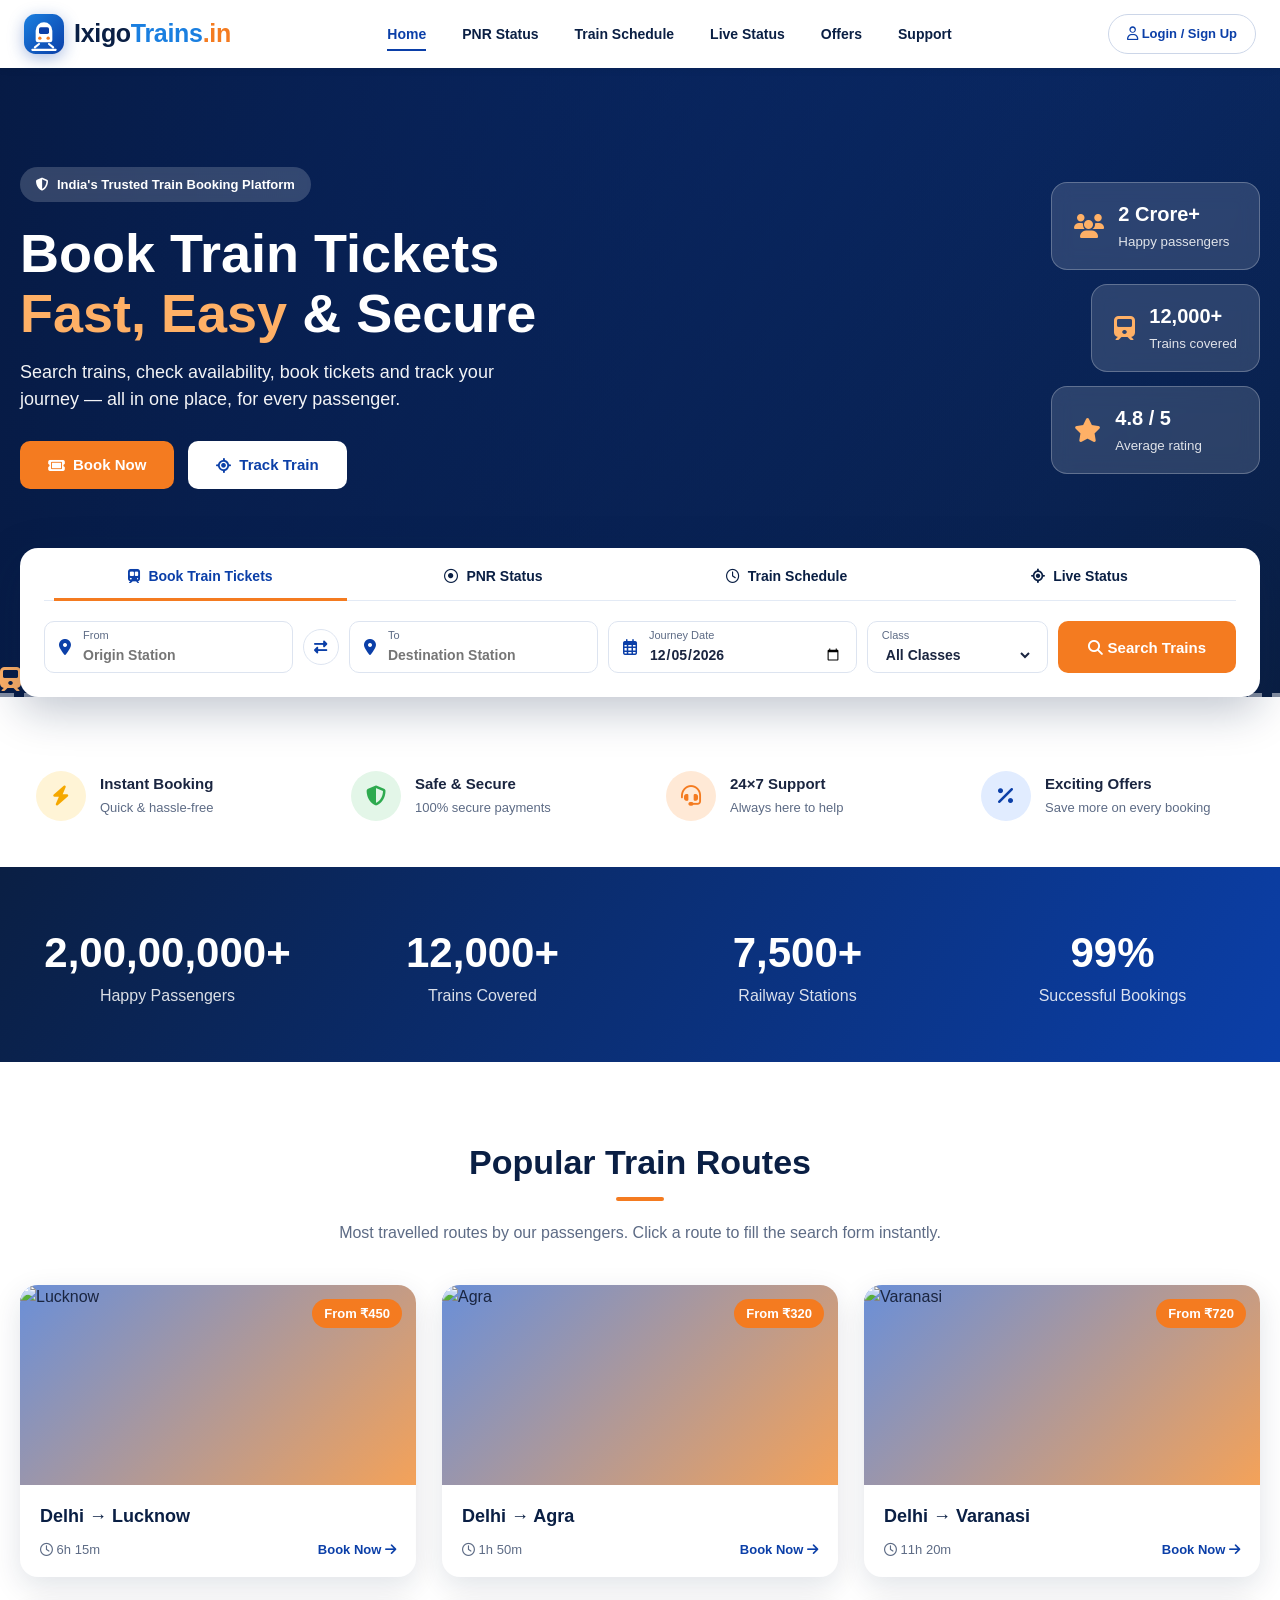
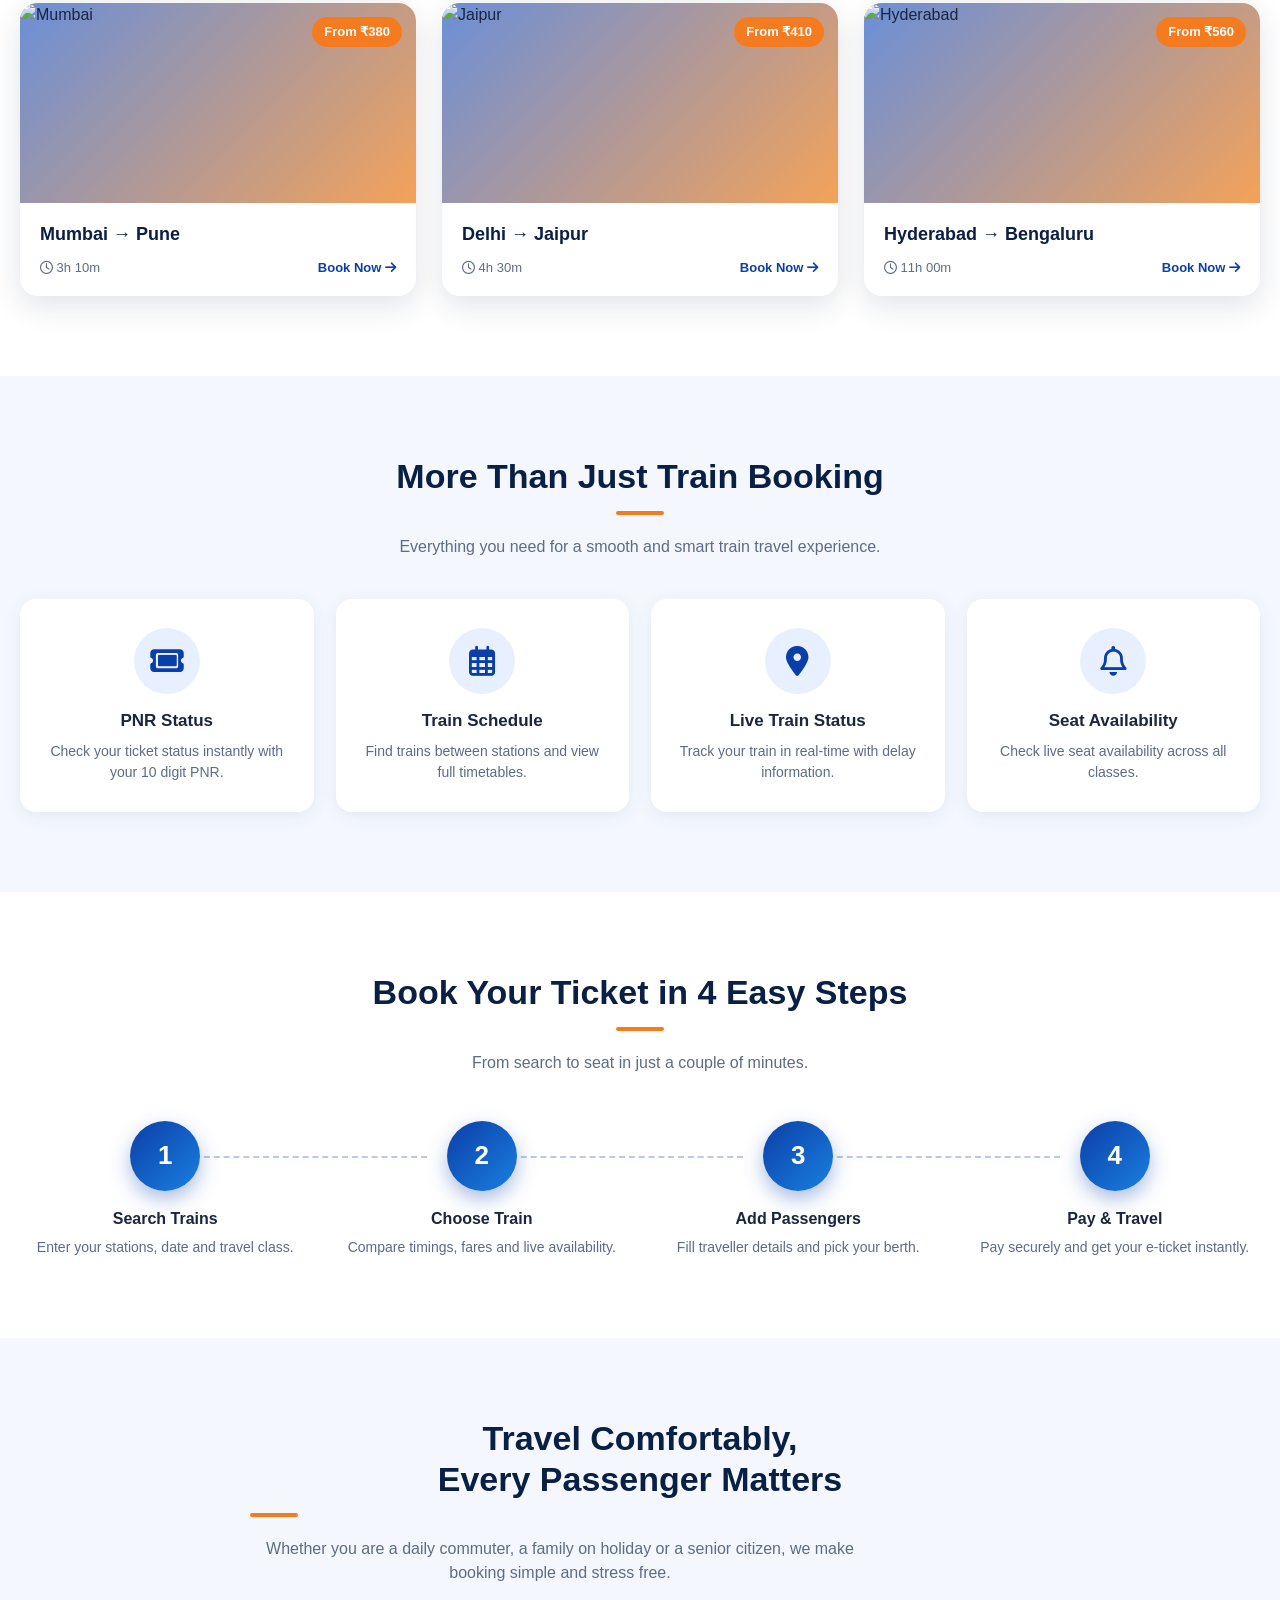
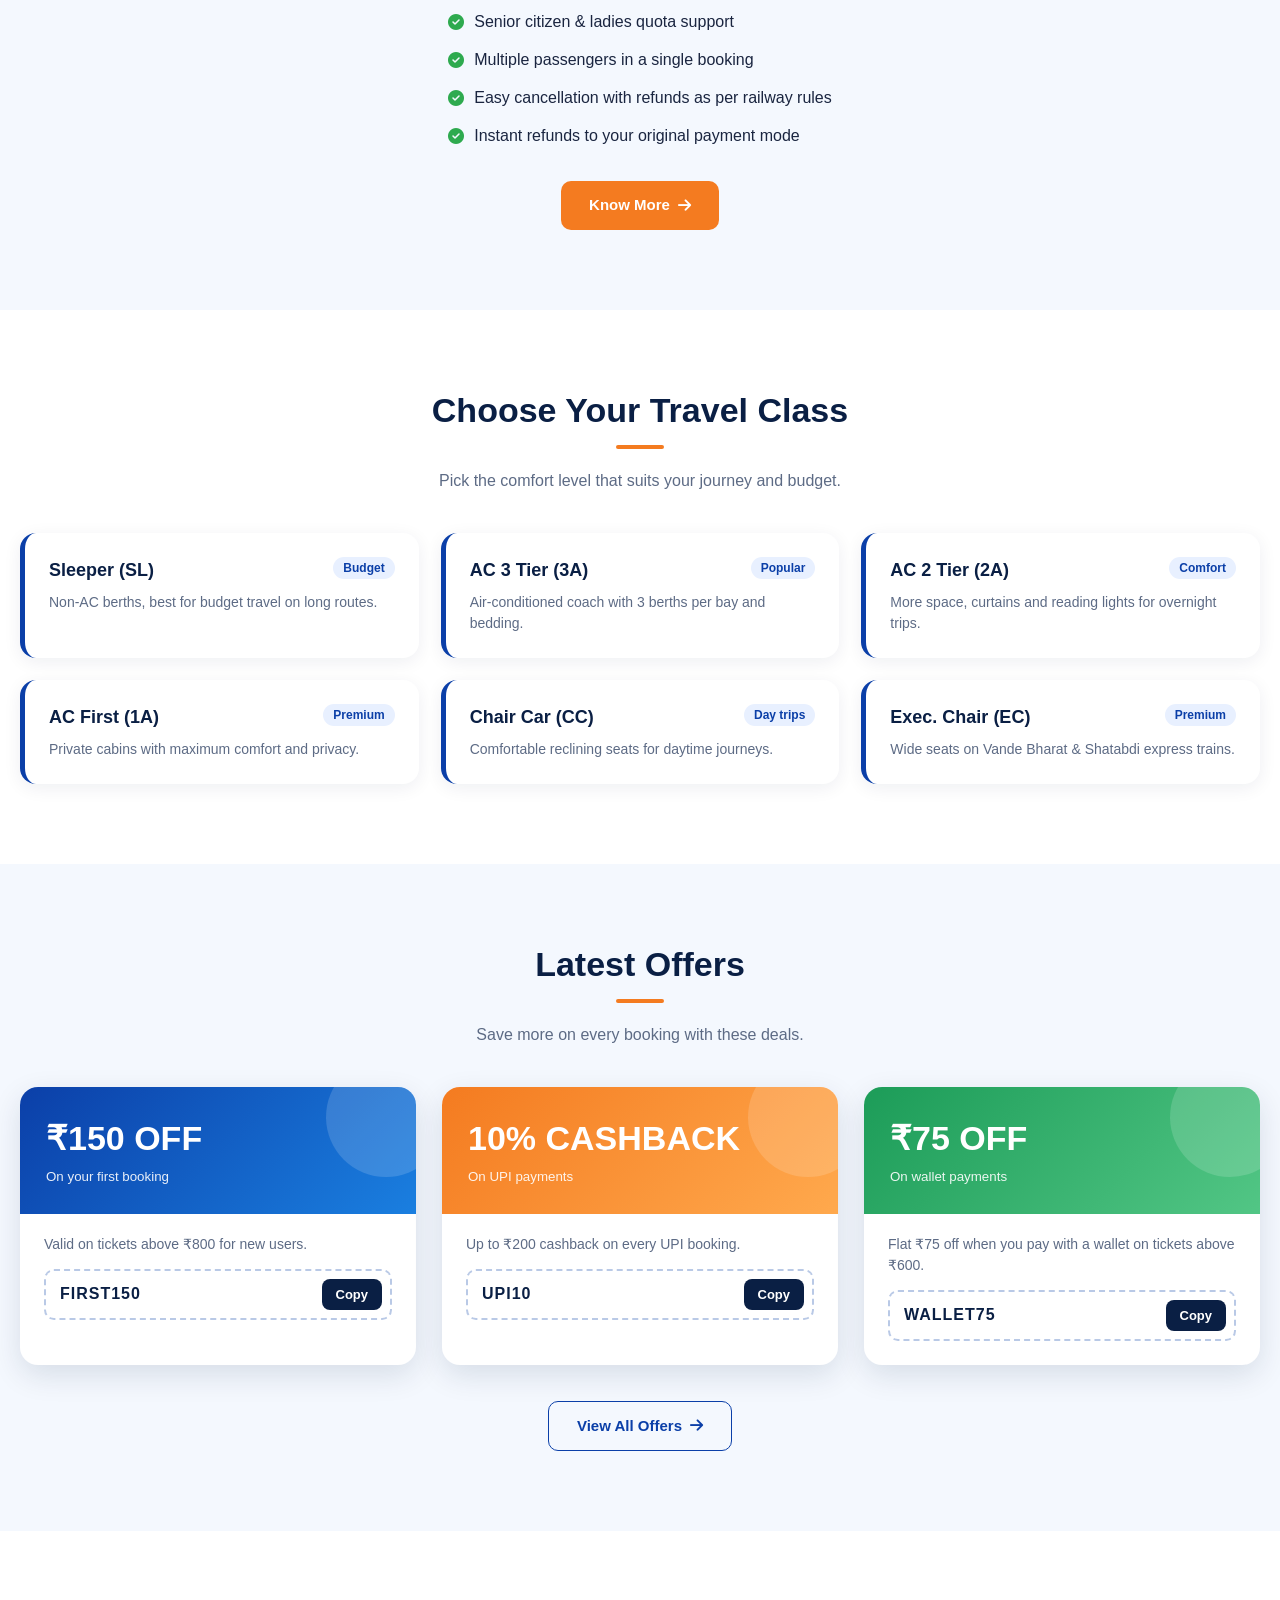
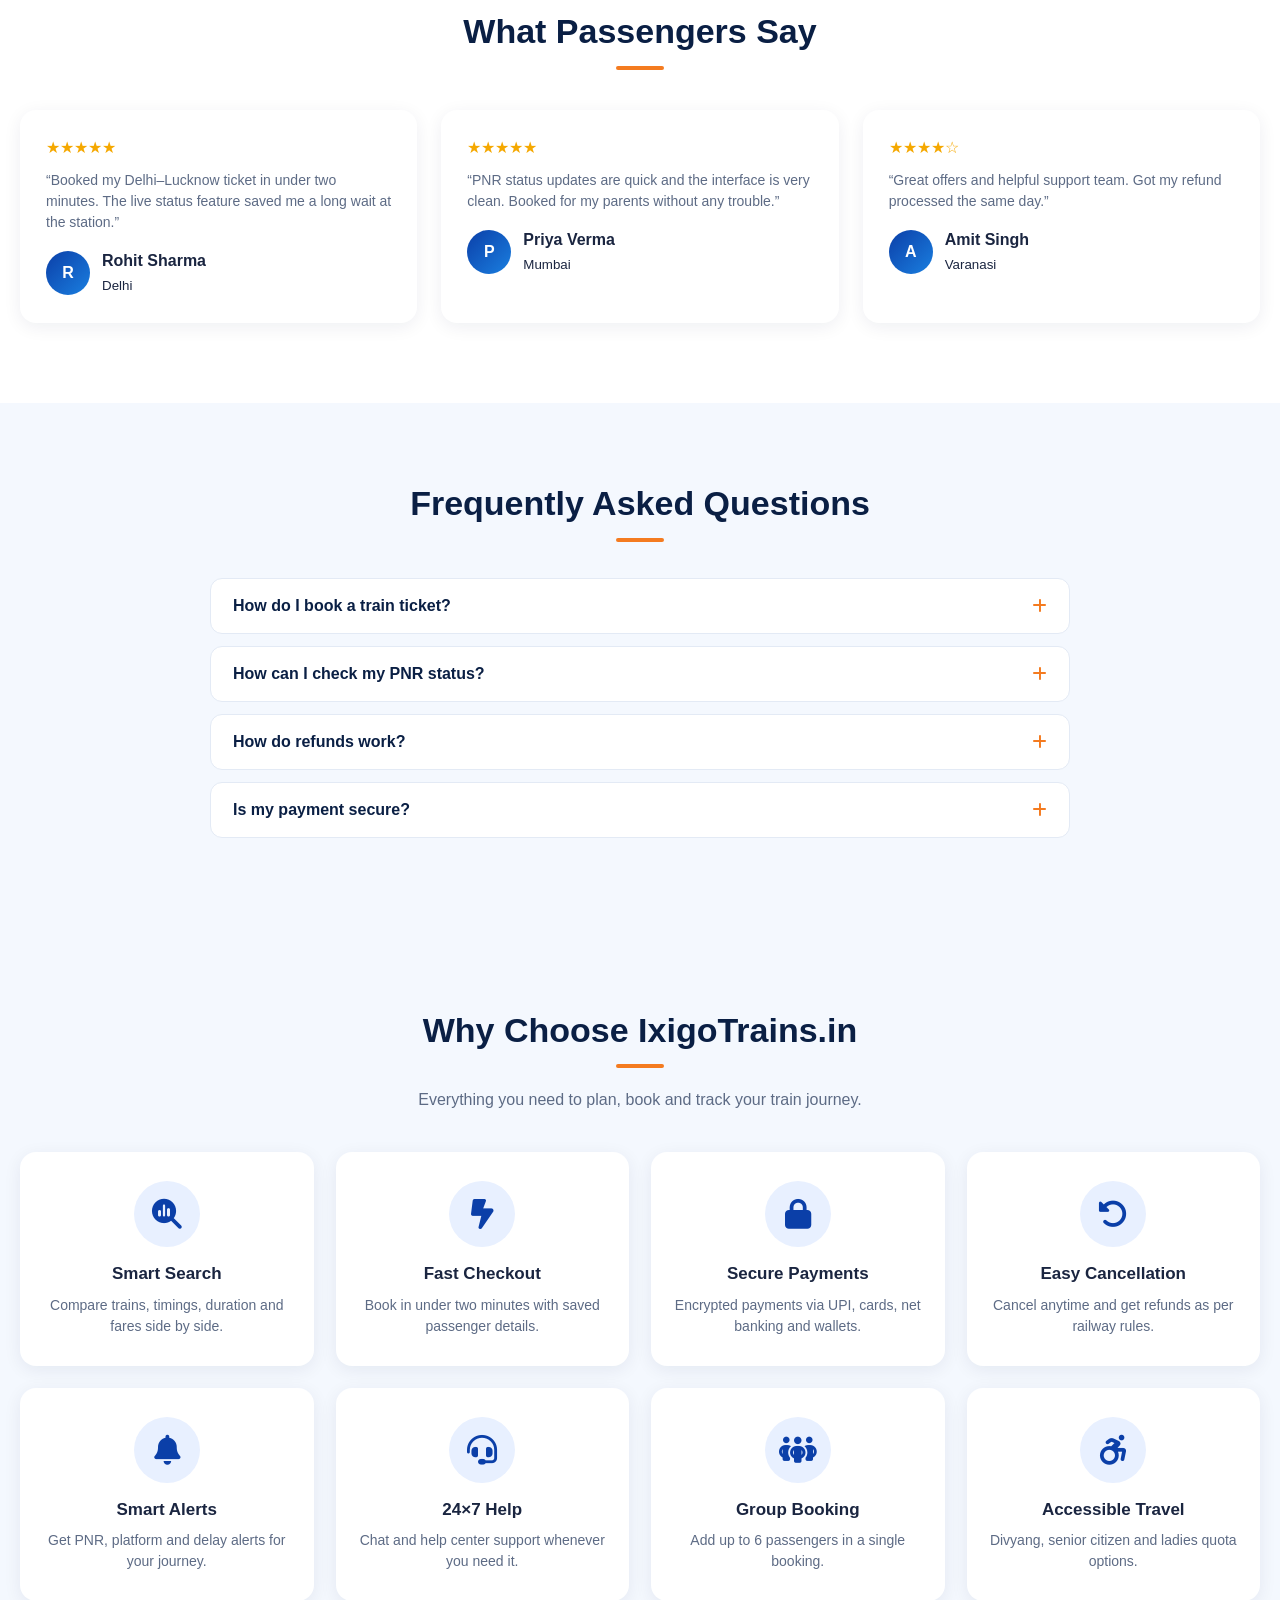
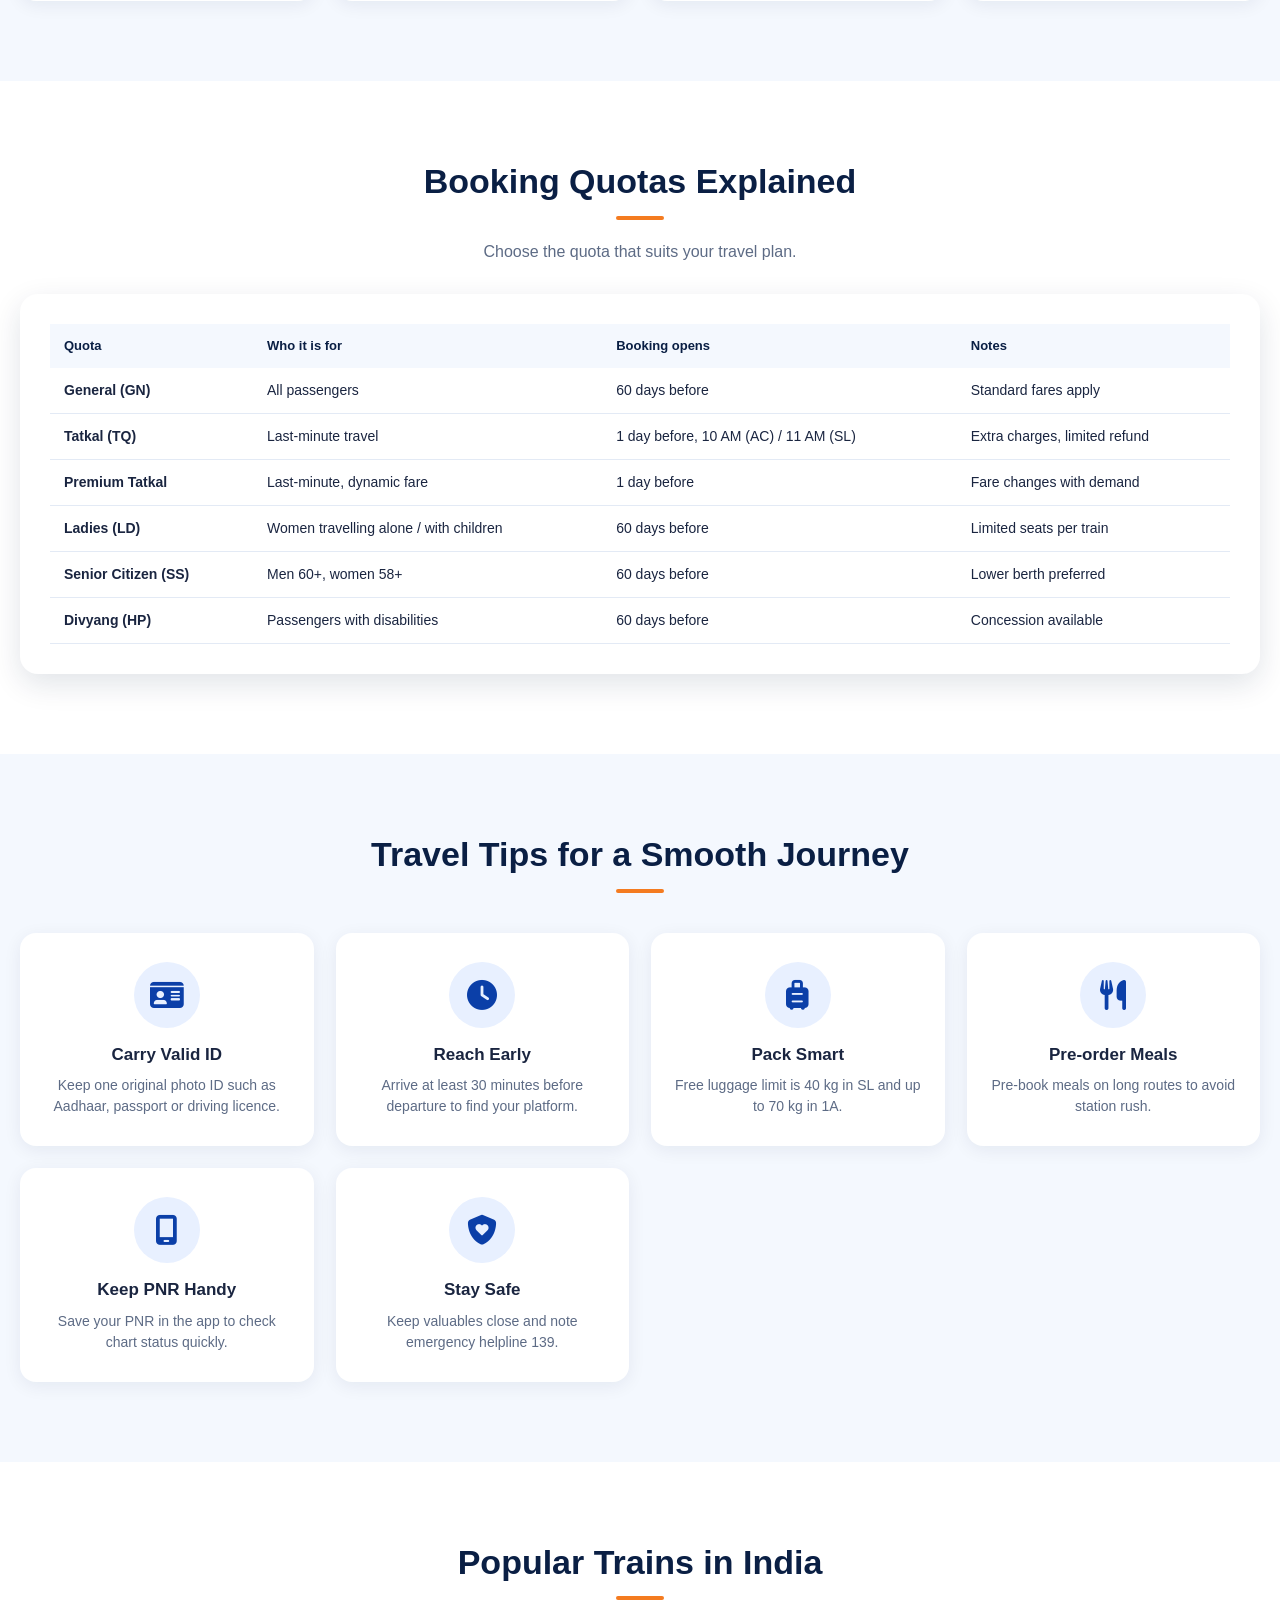
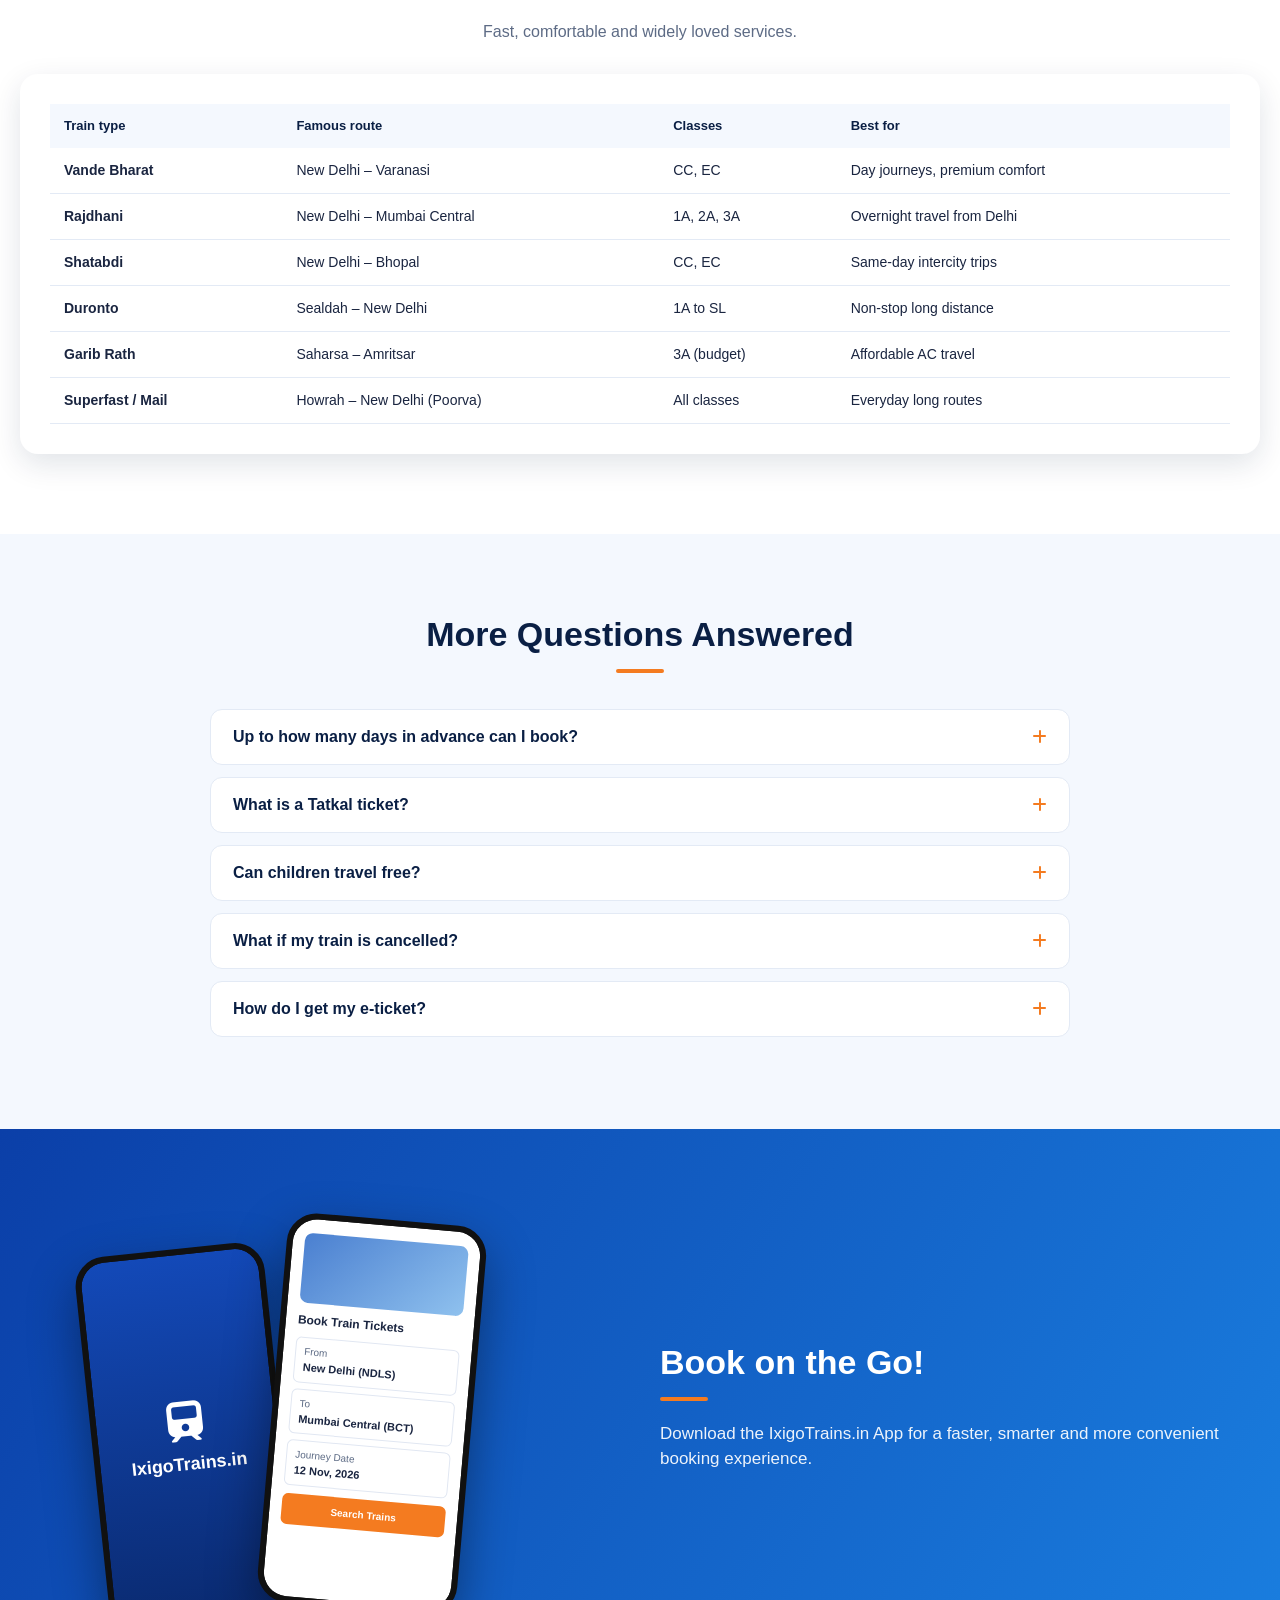
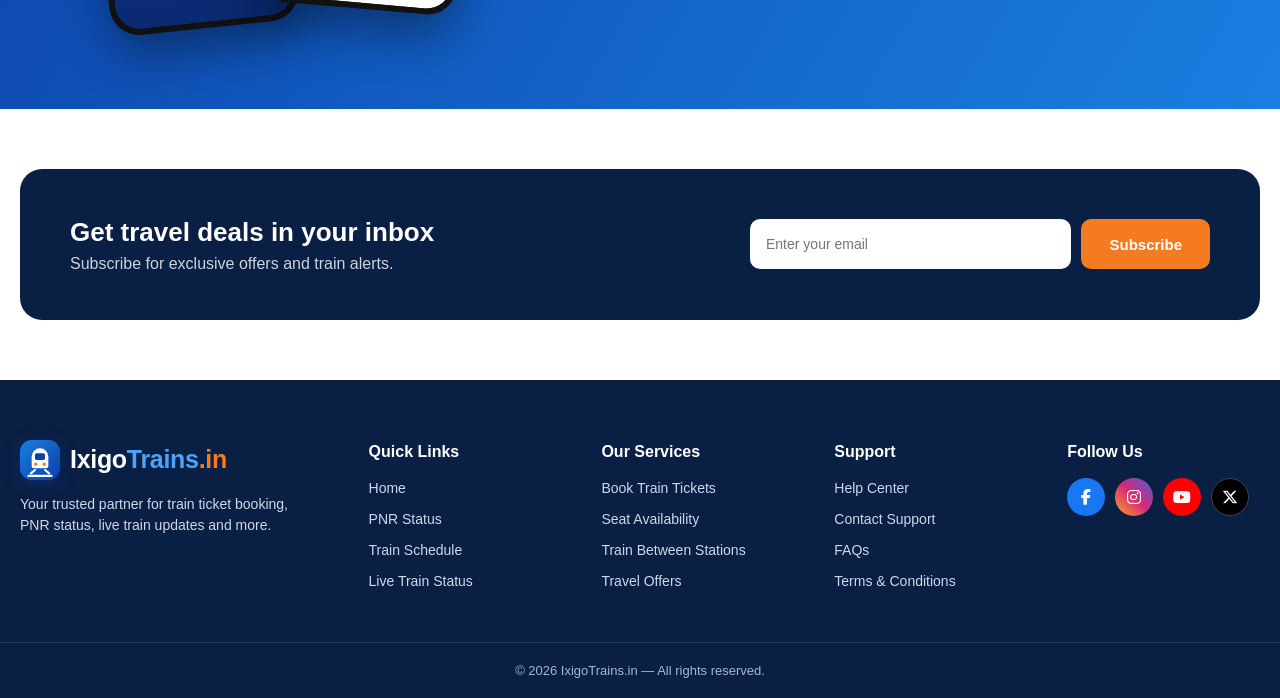
==== index.html @ 74e7065f "first commit" ====
<!DOCTYPE html>
<html lang="en">
<head>
<meta charset="UTF-8">
<meta name="viewport" content="width=device-width, initial-scale=1">
<title>IxigoTrains.in – Book Train Tickets Fast, Easy & Secure</title>
<link rel="stylesheet" href="https://cdnjs.cloudflare.com/ajax/libs/font-awesome/6.5.1/css/all.min.css">
<link rel="stylesheet" href="style.css">
</head>
<body>
<div id="site-header"></div>

<section class="hero" style="padding-bottom:0">
  <div class="container">
    <div class="hero-inner">
      <div class="reveal left">
        <span class="badge"><i class="fa-solid fa-shield-halved"></i> India's Trusted Train Booking Platform</span>
        <h1>Book Train Tickets<br><span>Fast, Easy</span> &amp; Secure</h1>
        <p>Search trains, check availability, book tickets and track your journey — all in one place, for every passenger.</p>
        <div class="hero-actions">
          <a href="#book" class="btn"><i class="fa-solid fa-ticket"></i> Book Now</a>
          <a href="live.html" class="btn white"><i class="fa-solid fa-location-crosshairs"></i> Track Train</a>
        </div>
      </div>
      <div class="hero-stats">
        <div class="glass"><i class="fa-solid fa-users"></i><div><b>2 Crore+</b><small>Happy passengers</small></div></div>
        <div class="glass"><i class="fa-solid fa-train"></i><div><b>12,000+</b><small>Trains covered</small></div></div>
        <div class="glass"><i class="fa-solid fa-star"></i><div><b>4.8 / 5</b><small>Average rating</small></div></div>
      </div>
    </div>

    <div class="search-card reveal zoom" id="book">
      <div class="tabs">
        <button class="tab active"><i class="fa-solid fa-train-subway"></i> Book Train Tickets</button>
        <button class="tab" data-href="pnr.html"><i class="fa-regular fa-circle-dot"></i> PNR Status</button>
        <button class="tab" data-href="schedule.html"><i class="fa-regular fa-clock"></i> Train Schedule</button>
        <button class="tab" data-href="live.html"><i class="fa-solid fa-location-crosshairs"></i> Live Status</button>
      </div>
      <form class="search-row" id="bookForm">
        <div class="field"><i class="fa-solid fa-location-dot"></i><div><label>From</label><input id="from" placeholder="Origin Station" list="stations"></div></div>
        <button type="button" class="swap" id="swap" aria-label="Swap"><i class="fa-solid fa-right-left"></i></button>
        <div class="field"><i class="fa-solid fa-location-dot"></i><div><label>To</label><input id="to" placeholder="Destination Station" list="stations"></div></div>
        <div class="field"><i class="fa-regular fa-calendar-days"></i><div><label>Journey Date</label><input id="date" type="date"></div></div>
        <div class="field small"><div><label>Class</label>
          <select id="cls"><option>All Classes</option><option>SL</option><option>3A</option><option>2A</option><option>1A</option><option>CC</option></select></div></div>
        <button class="search-btn" type="submit"><i class="fa-solid fa-magnifying-glass"></i> Search Trains</button>
      </form>
    </div>
  </div>
  <div class="rail"><i class="fa-solid fa-train"></i></div>
</section>

<section class="features">
  <div class="container feat-grid">
    <div class="feat reveal"><span class="ico yellow"><i class="fa-solid fa-bolt"></i></span><div><b>Instant Booking</b><small>Quick &amp; hassle-free</small></div></div>
    <div class="feat reveal d1"><span class="ico green"><i class="fa-solid fa-shield-halved"></i></span><div><b>Safe &amp; Secure</b><small>100% secure payments</small></div></div>
    <div class="feat reveal d2"><span class="ico orange"><i class="fa-solid fa-headset"></i></span><div><b>24×7 Support</b><small>Always here to help</small></div></div>
    <div class="feat reveal d3"><span class="ico bluei"><i class="fa-solid fa-percent"></i></span><div><b>Exciting Offers</b><small>Save more on every booking</small></div></div>
  </div>
</section>

<section class="stats">
  <div class="container stat-grid">
    <div class="stat"><b data-count="20000000" data-suffix="+">0</b><span>Happy Passengers</span></div>
    <div class="stat"><b data-count="12000" data-suffix="+">0</b><span>Trains Covered</span></div>
    <div class="stat"><b data-count="7500" data-suffix="+">0</b><span>Railway Stations</span></div>
    <div class="stat"><b data-count="99" data-suffix="%">0</b><span>Successful Bookings</span></div>
  </div>
</section>

<section>
  <div class="container">
    <div class="center reveal">
      <h2 class="title">Popular Train Routes</h2><span class="underline"></span>
      <p class="sub">Most travelled routes by our passengers. Click a route to fill the search form instantly.</p>
    </div>
    <div class="route-grid">
      <article class="route reveal d1" data-from="New Delhi (NDLS)" data-to="Lucknow (LKO)">
        <div class="img"><img src="https://commons.wikimedia.org/wiki/Special:FilePath/Bara_Imambara_Lucknow.jpg?width=600" alt="Lucknow" loading="lazy"></div><span class="price">From ₹450</span>
        <div class="info"><h4>Delhi → Lucknow</h4><div class="meta"><span><i class="fa-regular fa-clock"></i> 6h 15m</span><span class="go">Book Now <i class="fa-solid fa-arrow-right"></i></span></div></div>
      </article>
      <article class="route reveal d2" data-from="New Delhi (NDLS)" data-to="Agra Cantt (AGC)">
        <div class="img"><img src="https://commons.wikimedia.org/wiki/Special:FilePath/Taj_Mahal_(Edited).jpeg?width=600" alt="Agra" loading="lazy"></div><span class="price">From ₹320</span>
        <div class="info"><h4>Delhi → Agra</h4><div class="meta"><span><i class="fa-regular fa-clock"></i> 1h 50m</span><span class="go">Book Now <i class="fa-solid fa-arrow-right"></i></span></div></div>
      </article>
      <article class="route reveal d3" data-from="New Delhi (NDLS)" data-to="Varanasi (BSB)">
        <div class="img"><img src="https://commons.wikimedia.org/wiki/Special:FilePath/Varanasi_Ghats.jpg?width=600" alt="Varanasi" loading="lazy"></div><span class="price">From ₹720</span>
        <div class="info"><h4>Delhi → Varanasi</h4><div class="meta"><span><i class="fa-regular fa-clock"></i> 11h 20m</span><span class="go">Book Now <i class="fa-solid fa-arrow-right"></i></span></div></div>
      </article>
      <article class="route reveal d1" data-from="Mumbai Central (BCT)" data-to="Pune (PUNE)">
        <div class="img"><img src="https://commons.wikimedia.org/wiki/Special:FilePath/Marine_Drive_Mumbai.jpg?width=600" alt="Mumbai" loading="lazy"></div><span class="price">From ₹380</span>
        <div class="info"><h4>Mumbai → Pune</h4><div class="meta"><span><i class="fa-regular fa-clock"></i> 3h 10m</span><span class="go">Book Now <i class="fa-solid fa-arrow-right"></i></span></div></div>
      </article>
      <article class="route reveal d2" data-from="New Delhi (NDLS)" data-to="Jaipur (JP)">
        <div class="img"><img src="https://commons.wikimedia.org/wiki/Special:FilePath/Hawa_Mahal_(The_Palace_of_Winds)_in_Jaipur,_20191218_1201_9174.jpg?width=600" alt="Jaipur" loading="lazy"></div><span class="price">From ₹410</span>
        <div class="info"><h4>Delhi → Jaipur</h4><div class="meta"><span><i class="fa-regular fa-clock"></i> 4h 30m</span><span class="go">Book Now <i class="fa-solid fa-arrow-right"></i></span></div></div>
      </article>
      <article class="route reveal d3" data-from="Hyderabad (HYB)" data-to="Bengaluru (SBC)">
        <div class="img"><img src="https://commons.wikimedia.org/wiki/Special:FilePath/Charminar_Hyderabad_1.jpg?width=600" alt="Hyderabad" loading="lazy"></div><span class="price">From ₹560</span>
        <div class="info"><h4>Hyderabad → Bengaluru</h4><div class="meta"><span><i class="fa-regular fa-clock"></i> 11h 00m</span><span class="go">Book Now <i class="fa-solid fa-arrow-right"></i></span></div></div>
      </article>
    </div>
  </div>
</section>

<section class="bg-soft">
  <div class="container">
    <div class="center reveal">
      <h2 class="title">More Than Just Train Booking</h2><span class="underline"></span>
      <p class="sub">Everything you need for a smooth and smart train travel experience.</p>
    </div>
    <div class="svc-grid">
      <a href="pnr.html" class="card reveal d1"><i class="fa-solid fa-ticket big"></i><h4>PNR Status</h4><p>Check your ticket status instantly with your 10 digit PNR.</p></a>
      <a href="schedule.html" class="card reveal d2"><i class="fa-regular fa-calendar-days big"></i><h4>Train Schedule</h4><p>Find trains between stations and view full timetables.</p></a>
      <a href="live.html" class="card reveal d3"><i class="fa-solid fa-location-dot big"></i><h4>Live Train Status</h4><p>Track your train in real-time with delay information.</p></a>
      <a href="schedule.html" class="card reveal d4"><i class="fa-regular fa-bell big"></i><h4>Seat Availability</h4><p>Check live seat availability across all classes.</p></a>
    </div>
  </div>
</section>

<section>
  <div class="container">
    <div class="center reveal">
      <h2 class="title">Book Your Ticket in 4 Easy Steps</h2><span class="underline"></span>
      <p class="sub">From search to seat in just a couple of minutes.</p>
    </div>
    <div class="steps">
      <div class="step reveal d1"><div class="num">1</div><h4>Search Trains</h4><p>Enter your stations, date and travel class.</p></div>
      <div class="step reveal d2"><div class="num">2</div><h4>Choose Train</h4><p>Compare timings, fares and live availability.</p></div>
      <div class="step reveal d3"><div class="num">3</div><h4>Add Passengers</h4><p>Fill traveller details and pick your berth.</p></div>
      <div class="step reveal d4"><div class="num">4</div><h4>Pay &amp; Travel</h4><p>Pay securely and get your e-ticket instantly.</p></div>
    </div>
  </div>
</section>

<section class="bg-soft">
  <div class="container split" style="grid-template-columns:1fr;max-width:820px;text-align:center">
    <div class="reveal">
      <h2 class="title">Travel Comfortably,<br>Every Passenger Matters</h2><span class="underline"></span>
      <p class="sub">Whether you are a daily commuter, a family on holiday or a senior citizen, we make booking simple and stress free.</p>
      <ul class="checks">
        <li><i class="fa-solid fa-circle-check"></i> Senior citizen &amp; ladies quota support</li>
        <li><i class="fa-solid fa-circle-check"></i> Multiple passengers in a single booking</li>
        <li><i class="fa-solid fa-circle-check"></i> Easy cancellation with refunds as per railway rules</li>
        <li><i class="fa-solid fa-circle-check"></i> Instant refunds to your original payment mode</li>
      </ul>
      <a href="support.html" class="btn">Know More <i class="fa-solid fa-arrow-right"></i></a>
    </div>
  </div>
</section>

<section>
  <div class="container">
    <div class="center reveal">
      <h2 class="title">Choose Your Travel Class</h2><span class="underline"></span>
      <p class="sub">Pick the comfort level that suits your journey and budget.</p>
    </div>
    <div class="cls-grid">
      <div class="cls reveal d1"><b>Sleeper (SL)</b><span>Budget</span><p>Non-AC berths, best for budget travel on long routes.</p></div>
      <div class="cls reveal d2"><b>AC 3 Tier (3A)</b><span>Popular</span><p>Air-conditioned coach with 3 berths per bay and bedding.</p></div>
      <div class="cls reveal d3"><b>AC 2 Tier (2A)</b><span>Comfort</span><p>More space, curtains and reading lights for overnight trips.</p></div>
      <div class="cls reveal d1"><b>AC First (1A)</b><span>Premium</span><p>Private cabins with maximum comfort and privacy.</p></div>
      <div class="cls reveal d2"><b>Chair Car (CC)</b><span>Day trips</span><p>Comfortable reclining seats for daytime journeys.</p></div>
      <div class="cls reveal d3"><b>Exec. Chair (EC)</b><span>Premium</span><p>Wide seats on Vande Bharat &amp; Shatabdi express trains.</p></div>
    </div>
  </div>
</section>

<section class="bg-soft">
  <div class="container">
    <div class="center reveal">
      <h2 class="title">Latest Offers</h2><span class="underline"></span>
      <p class="sub">Save more on every booking with these deals.</p>
    </div>
    <div class="offer-grid">
      <div class="offer reveal d1"><div class="top"><h3>₹150 OFF</h3><small>On your first booking</small></div><div class="body"><p>Valid on tickets above ₹800 for new users.</p><div class="coupon"><span>FIRST150</span><button>Copy</button></div></div></div>
      <div class="offer reveal d2"><div class="top"><h3>10% CASHBACK</h3><small>On UPI payments</small></div><div class="body"><p>Up to ₹200 cashback on every UPI booking.</p><div class="coupon"><span>UPI10</span><button>Copy</button></div></div></div>
      <div class="offer reveal d3"><div class="top"><h3>₹75 OFF</h3><small>On wallet payments</small></div><div class="body"><p>Flat ₹75 off when you pay with a wallet on tickets above ₹600.</p><div class="coupon"><span>WALLET75</span><button>Copy</button></div></div></div>
    </div>
    <div class="center reveal" style="margin-top:36px"><a href="offers.html" class="btn outline">View All Offers <i class="fa-solid fa-arrow-right"></i></a></div>
  </div>
</section>

<section>
  <div class="container">
    <div class="center reveal">
      <h2 class="title">What Passengers Say</h2><span class="underline"></span>
    </div>
    <div class="testi-grid">
      <div class="testi reveal d1"><div class="stars">★★★★★</div><p>“Booked my Delhi–Lucknow ticket in under two minutes. The live status feature saved me a long wait at the station.”</p><div class="who"><div class="av">R</div><div><b>Rohit Sharma</b><br><small>Delhi</small></div></div></div>
      <div class="testi reveal d2"><div class="stars">★★★★★</div><p>“PNR status updates are quick and the interface is very clean. Booked for my parents without any trouble.”</p><div class="who"><div class="av">P</div><div><b>Priya Verma</b><br><small>Mumbai</small></div></div></div>
      <div class="testi reveal d3"><div class="stars">★★★★☆</div><p>“Great offers and helpful support team. Got my refund processed the same day.”</p><div class="who"><div class="av">A</div><div><b>Amit Singh</b><br><small>Varanasi</small></div></div></div>
    </div>
  </div>
</section>

<section class="bg-soft">
  <div class="container">
    <div class="center reveal"><h2 class="title">Frequently Asked Questions</h2><span class="underline"></span></div>
    <div class="faq reveal">
      <div class="faq-item"><button class="faq-q">How do I book a train ticket? <i class="fa-solid fa-plus"></i></button><div class="faq-a">Enter your origin, destination and date in the search box, choose a train and class, add passenger details and pay securely.</div></div>
      <div class="faq-item"><button class="faq-q">How can I check my PNR status? <i class="fa-solid fa-plus"></i></button><div class="faq-a">Open the PNR Status page, enter your 10 digit PNR number and tap Check PNR.</div></div>
      <div class="faq-item"><button class="faq-q">How do refunds work? <i class="fa-solid fa-plus"></i></button><div class="faq-a">Refunds for cancelled or waitlisted tickets are sent back to your original payment mode as per railway rules.</div></div>
      <div class="faq-item"><button class="faq-q">Is my payment secure? <i class="fa-solid fa-plus"></i></button><div class="faq-a">Yes. All payments are processed through encrypted, secure payment gateways.</div></div>
    </div>
  </div>
</section>

<!--more-->
<section class="bg-soft"><div class="container"><div class="center reveal"><h2 class="title">Why Choose IxigoTrains.in</h2><span class="underline"></span><p class="sub">Everything you need to plan, book and track your train journey.</p></div><div class="svc-grid"><div class="card reveal d1"><i class="fa-solid fa-magnifying-glass-chart big"></i><h4>Smart Search</h4><p>Compare trains, timings, duration and fares side by side.</p></div><div class="card reveal d2"><i class="fa-solid fa-bolt-lightning big"></i><h4>Fast Checkout</h4><p>Book in under two minutes with saved passenger details.</p></div><div class="card reveal d3"><i class="fa-solid fa-lock big"></i><h4>Secure Payments</h4><p>Encrypted payments via UPI, cards, net banking and wallets.</p></div><div class="card reveal d4"><i class="fa-solid fa-rotate-left big"></i><h4>Easy Cancellation</h4><p>Cancel anytime and get refunds as per railway rules.</p></div><div class="card reveal d1"><i class="fa-solid fa-bell big"></i><h4>Smart Alerts</h4><p>Get PNR, platform and delay alerts for your journey.</p></div><div class="card reveal d2"><i class="fa-solid fa-headset big"></i><h4>24×7 Help</h4><p>Chat and help center support whenever you need it.</p></div><div class="card reveal d3"><i class="fa-solid fa-people-group big"></i><h4>Group Booking</h4><p>Add up to 6 passengers in a single booking.</p></div><div class="card reveal d4"><i class="fa-solid fa-wheelchair-move big"></i><h4>Accessible Travel</h4><p>Divyang, senior citizen and ladies quota options.</p></div></div></div></section>
<!--more-->
<section><div class="container"><div class="center reveal"><h2 class="title">Booking Quotas Explained</h2><span class="underline"></span><p class="sub">Choose the quota that suits your travel plan.</p></div><div class="panel reveal" style="margin:30px 0 0"><div class="table-wrap"><table class="tbl"><thead><tr><th>Quota</th><th>Who it is for</th><th>Booking opens</th><th>Notes</th></tr></thead><tbody><tr><td><b>General (GN)</b></td><td>All passengers</td><td>60 days before</td><td>Standard fares apply</td></tr><tr><td><b>Tatkal (TQ)</b></td><td>Last-minute travel</td><td>1 day before, 10 AM (AC) / 11 AM (SL)</td><td>Extra charges, limited refund</td></tr><tr><td><b>Premium Tatkal</b></td><td>Last-minute, dynamic fare</td><td>1 day before</td><td>Fare changes with demand</td></tr><tr><td><b>Ladies (LD)</b></td><td>Women travelling alone / with children</td><td>60 days before</td><td>Limited seats per train</td></tr><tr><td><b>Senior Citizen (SS)</b></td><td>Men 60+, women 58+</td><td>60 days before</td><td>Lower berth preferred</td></tr><tr><td><b>Divyang (HP)</b></td><td>Passengers with disabilities</td><td>60 days before</td><td>Concession available</td></tr></tbody></table></div></div></div></section>
<!--more-->
<section class="bg-soft"><div class="container"><div class="center reveal"><h2 class="title">Travel Tips for a Smooth Journey</h2><span class="underline"></span></div><div class="svc-grid"><div class="card reveal d1"><i class="fa-solid fa-id-card big"></i><h4>Carry Valid ID</h4><p>Keep one original photo ID such as Aadhaar, passport or driving licence.</p></div><div class="card reveal d2"><i class="fa-solid fa-clock big"></i><h4>Reach Early</h4><p>Arrive at least 30 minutes before departure to find your platform.</p></div><div class="card reveal d3"><i class="fa-solid fa-suitcase-rolling big"></i><h4>Pack Smart</h4><p>Free luggage limit is 40 kg in SL and up to 70 kg in 1A.</p></div><div class="card reveal d4"><i class="fa-solid fa-utensils big"></i><h4>Pre-order Meals</h4><p>Pre-book meals on long routes to avoid station rush.</p></div><div class="card reveal d1"><i class="fa-solid fa-mobile-screen big"></i><h4>Keep PNR Handy</h4><p>Save your PNR in the app to check chart status quickly.</p></div><div class="card reveal d2"><i class="fa-solid fa-shield-heart big"></i><h4>Stay Safe</h4><p>Keep valuables close and note emergency helpline 139.</p></div></div></div></section>
<!--more-->
<section><div class="container"><div class="center reveal"><h2 class="title">Popular Trains in India</h2><span class="underline"></span><p class="sub">Fast, comfortable and widely loved services.</p></div><div class="panel reveal" style="margin:30px 0 0"><div class="table-wrap"><table class="tbl"><thead><tr><th>Train type</th><th>Famous route</th><th>Classes</th><th>Best for</th></tr></thead><tbody><tr><td><b>Vande Bharat</b></td><td>New Delhi – Varanasi</td><td>CC, EC</td><td>Day journeys, premium comfort</td></tr><tr><td><b>Rajdhani</b></td><td>New Delhi – Mumbai Central</td><td>1A, 2A, 3A</td><td>Overnight travel from Delhi</td></tr><tr><td><b>Shatabdi</b></td><td>New Delhi – Bhopal</td><td>CC, EC</td><td>Same-day intercity trips</td></tr><tr><td><b>Duronto</b></td><td>Sealdah – New Delhi</td><td>1A to SL</td><td>Non-stop long distance</td></tr><tr><td><b>Garib Rath</b></td><td>Saharsa – Amritsar</td><td>3A (budget)</td><td>Affordable AC travel</td></tr><tr><td><b>Superfast / Mail</b></td><td>Howrah – New Delhi (Poorva)</td><td>All classes</td><td>Everyday long routes</td></tr></tbody></table></div></div></div></section>
<!--more-->
<section class="bg-soft"><div class="container"><div class="center reveal"><h2 class="title">More Questions Answered</h2><span class="underline"></span></div><div class="faq reveal"><div class="faq-item"><button class="faq-q">Up to how many days in advance can I book? <i class="fa-solid fa-plus"></i></button><div class="faq-a">Advance reservation opens 60 days before the journey date, excluding the date of travel.</div></div><div class="faq-item"><button class="faq-q">What is a Tatkal ticket? <i class="fa-solid fa-plus"></i></button><div class="faq-a">Tatkal is a last-minute quota that opens one day before the journey at an additional charge.</div></div><div class="faq-item"><button class="faq-q">Can children travel free? <i class="fa-solid fa-plus"></i></button><div class="faq-a">Children under 5 travel free without a berth. Children aged 5–11 can be booked half fare with or without a berth.</div></div><div class="faq-item"><button class="faq-q">What if my train is cancelled? <i class="fa-solid fa-plus"></i></button><div class="faq-a">Fully cancelled trains are refunded automatically to your original payment mode.</div></div><div class="faq-item"><button class="faq-q">How do I get my e-ticket? <i class="fa-solid fa-plus"></i></button><div class="faq-a">Your e-ticket is available instantly after booking, with a copy sent by SMS and email.</div></div></div></div></section>
<section class="app">
  <div class="container app-grid">
    <div class="phones reveal left">
      <div class="phone p1"><div class="screen blue"><i class="fa-solid fa-train"></i><span>Ixigo<b>Trains</b>.in</span></div></div>
      <div class="phone p2"><div class="screen white"><div class="mini-img"></div><h6>Book Train Tickets</h6>
        <div class="mini">From<br><b>New Delhi (NDLS)</b></div><div class="mini">To<br><b>Mumbai Central (BCT)</b></div>
        <div class="mini">Journey Date<br><b>12 Nov, 2026</b></div><div class="mini-btn">Search Trains</div></div></div>
    </div>
    <div class="reveal right">
      <h2 class="title">Book on the Go!</h2><span class="underline"></span>
      <p>Download the IxigoTrains.in App for a faster, smarter and more convenient booking experience.</p>
</div>
  </div>
</section>

<section style="padding:60px 0">
  <div class="container">
    <div class="cta reveal zoom">
      <div><h3>Get travel deals in your inbox</h3><p>Subscribe for exclusive offers and train alerts.</p></div>
      <form class="news" id="newsForm"><input type="email" required placeholder="Enter your email"><button class="btn" type="submit">Subscribe</button></form>
    </div>
  </div>
</section>

<div id="site-footer"></div>
<script src="script.js"></script>
</body>
</html>
---- style.css ----
*{box-sizing:border-box;margin:0;padding:0}
:root{--blue:#0b3fa8;--blue2:#1a7fe0;--navy:#0a1f44;--orange:#f47b20;--bg:#f4f8fe;--text:#1a2540;--muted:#5d6b85;--line:#e3eaf5;--shadow:0 10px 30px rgba(10,31,68,.12)}
html{scroll-behavior:smooth}
body{font-family:'Segoe UI',Roboto,Arial,sans-serif;color:var(--text);background:#fff;line-height:1.5;animation:pageIn .6s ease both;overflow-x:clip}
@keyframes pageIn{from{opacity:0;transform:translateY(10px)}to{opacity:1;transform:none}}
a{text-decoration:none;color:inherit}
img{max-width:100%}
.hidden{display:none!important}
.container{max-width:1400px;margin:0 auto;padding:0 20px}
section{padding:80px 0}
h2.title{font-size:34px;line-height:1.2;color:var(--navy);font-weight:800}
.sub{color:var(--muted);margin-top:10px;font-size:16px;max-width:620px}
.underline{display:block;width:48px;height:4px;background:var(--orange);border-radius:2px;margin:14px 0 20px}
.center{text-align:center}.center .underline,.center .sub{margin-left:auto;margin-right:auto}
.bg-soft{background:var(--bg)}

/* reveal animations */
.reveal{opacity:0;transform:translateY(34px);transition:opacity .8s ease,transform .8s ease}
.reveal.left{transform:translateX(-40px)}.reveal.right{transform:translateX(40px)}.reveal.zoom{transform:scale(.92)}
.reveal.in{opacity:1;transform:none}
.d1{transition-delay:.1s}.d2{transition-delay:.2s}.d3{transition-delay:.3s}.d4{transition-delay:.4s}.d5{transition-delay:.5s}

/* buttons */
.btn{display:inline-flex;align-items:center;gap:8px;background:var(--orange);color:#fff;border:0;border-radius:10px;padding:13px 28px;font-size:15px;font-weight:700;cursor:pointer;position:relative;overflow:hidden;transition:.25s;font-family:inherit}
.btn:hover{background:#e06a10;transform:translateY(-2px);box-shadow:0 8px 20px rgba(244,123,32,.4)}
.btn.outline{background:none;border:1.5px solid var(--blue);color:var(--blue)}
.btn.outline:hover{background:var(--blue);color:#fff;box-shadow:none}
.btn.white{background:#fff;color:var(--blue)}
.ripple{position:absolute;border-radius:50%;background:rgba(255,255,255,.5);transform:scale(0);animation:rip .6s linear;pointer-events:none}
@keyframes rip{to{transform:scale(4);opacity:0}}

/* navbar */
.navbar{position:sticky;top:0;z-index:100;height:68px;background:rgba(255,255,255,.95);backdrop-filter:blur(10px);display:flex;align-items:center;justify-content:space-between;padding:0 24px;box-shadow:0 1px 8px rgba(0,0,0,.07);transition:.3s}
.navbar.scrolled{height:60px;box-shadow:0 4px 20px rgba(0,0,0,.1)}
.logo{display:flex;align-items:center;gap:8px;font-size:24px;font-weight:700;color:var(--navy)}
.logo i{color:var(--blue);font-size:26px}
.logo b{color:var(--blue2)}
.logo.light{color:#fff}.logo.light i{color:#fff}.logo.light b{color:#4aa3ff}
nav{display:flex;gap:36px;font-size:14px;font-weight:600;color:var(--navy)}
nav a{position:relative;padding:6px 0}
nav a:after{content:'';position:absolute;left:0;bottom:0;height:2px;width:0;background:var(--blue);transition:.3s}
nav a:hover:after,nav a.active:after{width:100%}
nav a.active,nav a:hover{color:var(--blue)}
.login{border:1px solid #ccd6e8;border-radius:24px;padding:9px 18px;font-size:13px;font-weight:600;color:var(--blue);transition:.25s}
.login:hover{background:var(--blue);color:#fff}
.menu-btn{display:none;background:none;border:0;font-size:22px;color:var(--navy);cursor:pointer}

/* hero */
.hero{position:relative;padding:70px 0 0;color:#fff;overflow:visible;background:linear-gradient(135deg,#0b3fa8,#0a1f44);isolation:isolate}
.hero:before{content:'';position:absolute;inset:0;z-index:-2;background:url('https://commons.wikimedia.org/wiki/Special:FilePath/Vande_Bharat_Express_around_Mumbai.jpg?width=2000') center 40%/cover;transform:scaleX(-1)}
.hero:after{content:'';position:absolute;inset:0;z-index:-1;background:linear-gradient(100deg,rgba(6,22,56,.88) 0%,rgba(6,22,56,.55) 45%,rgba(6,22,56,.1) 100%)}
.hero-inner{display:grid;grid-template-columns:1.2fr 1fr;gap:30px;align-items:center;min-height:380px}
.badge{display:inline-flex;gap:8px;align-items:center;background:rgba(255,255,255,.18);backdrop-filter:blur(6px);padding:8px 16px;border-radius:20px;font-size:13px;font-weight:600}
.hero h1{font-size:54px;line-height:1.1;margin:22px 0 16px;font-weight:800}
.hero h1 span{color:#ffb066}
.hero p{font-size:18px;max-width:520px;opacity:.95}
.hero-actions{display:flex;gap:14px;margin-top:28px;flex-wrap:wrap}
.hero-stats{display:flex;gap:14px;justify-self:end;flex-direction:column}
.glass{background:rgba(255,255,255,.14);backdrop-filter:blur(10px);border:1px solid rgba(255,255,255,.25);border-radius:16px;padding:16px 22px;display:flex;gap:14px;align-items:center;animation:float 5s ease-in-out infinite}
.glass:nth-child(2){animation-delay:1.2s;margin-left:40px}.glass:nth-child(3){animation-delay:2.4s}
.glass i{font-size:24px;color:#ffb066}.glass b{font-size:20px;display:block}.glass small{opacity:.85}
@keyframes float{0%,100%{transform:translateY(0)}50%{transform:translateY(-10px)}}
.rail{position:absolute;left:0;right:0;bottom:0;height:4px;background:repeating-linear-gradient(90deg,rgba(255,255,255,.5) 0 14px,transparent 14px 24px);overflow:visible}
.rail i{position:absolute;top:-26px;font-size:24px;color:#ffb066;animation:run 14s linear infinite}
@keyframes run{from{left:-5%}to{left:105%}}
.page-hero{position:relative;padding:60px 0 100px;color:#fff;isolation:isolate;background:linear-gradient(135deg,#0a1f44,#0b3fa8)}
.page-hero:before{content:'';position:absolute;inset:0;z-index:-2;background:var(--ph-img) center/cover}
.page-hero:after{content:'';position:absolute;inset:0;z-index:-1;background:linear-gradient(100deg,rgba(6,22,56,.93) 0%,rgba(6,22,56,.7) 55%,rgba(6,22,56,.35) 100%)}
.ph-grid{display:grid;grid-template-columns:1.3fr 1fr;gap:40px;align-items:center}
.page-hero h1{font-size:46px;line-height:1.12;font-weight:800;margin:14px 0}
.page-hero h1 span{color:#ffb066}
.page-hero p{opacity:.92;font-size:17px;max-width:560px}
.crumb{font-size:13px;opacity:.85;display:inline-flex;gap:8px;align-items:center;background:rgba(255,255,255,.14);padding:6px 14px;border-radius:20px}
.chips{display:flex;gap:10px;flex-wrap:wrap;margin-top:22px}
.chips span{background:rgba(255,255,255,.14);border:1px solid rgba(255,255,255,.25);padding:8px 14px;border-radius:20px;font-size:13px;font-weight:600;display:inline-flex;gap:8px;align-items:center}
.chips i{color:#ffb066}
.ph-card{background:rgba(255,255,255,.13);backdrop-filter:blur(12px);border:1px solid rgba(255,255,255,.28);border-radius:20px;padding:24px 26px;animation:float 6s ease-in-out infinite}
.ph-card h4{font-size:16px;margin-bottom:14px;display:flex;gap:10px;align-items:center}
.ph-card h4 i{color:#ffb066}
.ph-row{display:flex;justify-content:space-between;gap:14px;padding:10px 0;border-top:1px solid rgba(255,255,255,.2);font-size:14px}
.ph-row b{color:#ffd2ad}

/* search card */
.search-card{position:relative;z-index:5;background:#fff;border-radius:18px;box-shadow:0 14px 44px rgba(10,31,68,.25);padding:0 24px 24px;color:var(--text);margin-bottom:-52px;margin-top:30px}
.tabs{display:flex;justify-content:space-between;padding:0 10px;border-bottom:1px solid var(--line)}
.tab{flex:1;background:none;border:0;padding:20px 0 14px;font-size:14px;font-weight:600;color:var(--navy);cursor:pointer;border-bottom:3px solid transparent;display:flex;gap:8px;align-items:center;justify-content:center;margin-bottom:-1px;transition:.25s;font-family:inherit}
.tab:hover{color:var(--blue)}
.tab.active{border-color:var(--orange);color:var(--blue)}
.search-row{display:flex;gap:10px;align-items:center;margin-top:20px;animation:pageIn .4s}
.field{flex:1.3;display:flex;align-items:center;gap:12px;border:1px solid #dde4f0;border-radius:10px;padding:8px 14px;height:52px;min-width:0;transition:.25s;background:#fff}
.field:focus-within{border-color:var(--blue);box-shadow:0 0 0 3px rgba(11,63,168,.12)}
.field>i{color:var(--blue)}
.field.small{flex:.9}.field.wide{flex:1}
.field div{flex:1;min-width:0}
.field label{display:block;font-size:11px;color:var(--muted)}
.field input,.field select{width:100%;border:0;outline:0;background:none;font-size:14px;font-weight:600;color:var(--text);font-family:inherit}
.swap{width:36px;height:36px;border-radius:50%;border:1px solid #dde4f0;background:#fff;color:var(--blue);cursor:pointer;flex:none;transition:.4s}
.swap:hover{transform:rotate(180deg);background:var(--blue);color:#fff}
.search-btn{background:var(--orange);color:#fff;border:0;border-radius:10px;height:52px;padding:0 30px;font-size:15px;font-weight:700;cursor:pointer;white-space:nowrap;position:relative;overflow:hidden;transition:.25s;font-family:inherit}
.search-btn:hover{background:#e06a10;transform:translateY(-2px)}

/* features */
.features{padding:110px 0 30px}
.feat-grid{display:grid;grid-template-columns:repeat(4,1fr);gap:20px}
.feat{display:flex;align-items:center;gap:14px;padding:16px;border-radius:14px;transition:.3s}
.feat:hover{background:var(--bg);transform:translateY(-4px)}
.feat b{display:block;font-size:15px}.feat small{font-size:13px;color:var(--muted)}
.ico{width:50px;height:50px;border-radius:50%;display:grid;place-items:center;font-size:20px;flex:none}
.yellow{background:#fff4d6;color:#f5a800}.green{background:#e3f6e8;color:#2eaa4f}.orange{background:#ffe9d6;color:var(--orange)}.bluei{background:#e1ecff;color:var(--blue)}

/* stats */
.stats{background:linear-gradient(120deg,var(--navy),var(--blue));color:#fff;padding:54px 0}
.stat-grid{display:grid;grid-template-columns:repeat(4,1fr);gap:20px;text-align:center}
.stat b{font-size:42px;display:block;font-weight:800}.stat span{opacity:.85}

/* routes */
.route-grid{display:grid;grid-template-columns:repeat(3,1fr);gap:26px;margin-top:40px}
.route{position:relative;border-radius:18px;overflow:hidden;background:#fff;box-shadow:var(--shadow);cursor:pointer;transition:.35s}
.route:hover{transform:translateY(-8px);box-shadow:0 20px 44px rgba(10,31,68,.22)}
.route .img{height:200px;overflow:hidden;background:linear-gradient(135deg,#6a8fd8,#f4a259)}
.route img{width:100%;height:100%;object-fit:cover;transition:.6s}
.route:hover img{transform:scale(1.1)}
.route .price{position:absolute;top:14px;right:14px;background:var(--orange);color:#fff;padding:5px 12px;border-radius:20px;font-size:13px;font-weight:700}
.route .info{padding:18px 20px}
.route h4{font-size:18px;color:var(--navy)}
.meta{display:flex;justify-content:space-between;align-items:center;margin-top:10px;font-size:13px;color:var(--muted)}
.meta .go{color:var(--blue);font-weight:700;transition:.25s}
.route:hover .go{transform:translateX(6px)}

/* services */
.svc-grid{display:grid;grid-template-columns:repeat(4,1fr);gap:22px;margin-top:40px}
.card{background:#fff;border-radius:16px;padding:28px 22px;box-shadow:0 4px 18px rgba(10,31,68,.07);transition:.3s;text-align:center;border:1px solid transparent;display:block}
.card:hover{transform:translateY(-8px);box-shadow:var(--shadow);border-color:var(--line)}
.card i.big{font-size:30px;color:var(--blue);width:66px;height:66px;display:grid;place-items:center;border-radius:50%;background:#e8f0ff;margin:0 auto 14px;transition:.3s}
.card:hover i.big{background:var(--blue);color:#fff;transform:rotateY(180deg)}
.card h4{font-size:17px;margin-bottom:8px}.card p{font-size:14px;color:var(--muted)}

/* steps */
.steps{display:grid;grid-template-columns:repeat(4,1fr);gap:26px;margin-top:46px;position:relative}
.step{text-align:center;position:relative;padding:0 10px}
.step .num{width:70px;height:70px;border-radius:50%;background:linear-gradient(135deg,var(--blue),var(--blue2));color:#fff;font-size:26px;font-weight:800;display:grid;place-items:center;margin:0 auto 16px;box-shadow:0 8px 20px rgba(11,63,168,.35);position:relative;z-index:2}
.step:not(:last-child):after{content:'';position:absolute;top:35px;left:60%;width:80%;border-top:2px dashed #b9c9e6;z-index:1}
.step h4{margin-bottom:6px}.step p{font-size:14px;color:var(--muted)}

/* classes */
.cls-grid{display:grid;grid-template-columns:repeat(3,1fr);gap:22px;margin-top:40px}
.cls{background:#fff;border-radius:16px;padding:24px;box-shadow:0 4px 18px rgba(10,31,68,.07);border-left:5px solid var(--blue);transition:.3s}
.cls:hover{transform:translateX(6px)}
.cls b{font-size:18px;color:var(--navy)}.cls span{float:right;background:#e8f0ff;color:var(--blue);padding:2px 10px;border-radius:12px;font-size:12px;font-weight:700}
.cls p{margin-top:8px;font-size:14px;color:var(--muted)}

/* split */
.split{display:grid;grid-template-columns:1fr 1fr;gap:60px;align-items:center}
.split img.photo{width:100%;border-radius:20px;box-shadow:var(--shadow);height:380px;object-fit:cover}
.checks{list-style:none;margin:18px auto 26px;display:table;text-align:left}
.checks li{padding:7px 0;display:flex;gap:10px;align-items:flex-start}
.checks i{color:#2eaa4f;margin-top:4px}

/* offers */
.offer-grid{display:grid;grid-template-columns:repeat(3,1fr);gap:26px;margin-top:40px}
.offer{background:#fff;border-radius:18px;overflow:hidden;box-shadow:var(--shadow);transition:.3s;position:relative}
.offer:hover{transform:translateY(-8px)}
.offer .top{padding:26px;color:#fff;background:linear-gradient(135deg,var(--blue),var(--blue2));position:relative;overflow:hidden}
.offer:nth-child(2n) .top{background:linear-gradient(135deg,#f47b20,#ffa94d)}
.offer:nth-child(3n) .top{background:linear-gradient(135deg,#1c9c58,#52c685)}
.offer .top:after{content:'';position:absolute;right:-30px;top:-30px;width:120px;height:120px;border-radius:50%;background:rgba(255,255,255,.15)}
.offer .top h3{font-size:34px}.offer .top small{opacity:.9}
.offer .body{padding:20px 24px 24px}
.offer .body p{font-size:14px;color:var(--muted);margin-bottom:14px}
.coupon{display:flex;justify-content:space-between;align-items:center;border:2px dashed #b9c9e6;border-radius:10px;padding:8px 8px 8px 14px;font-weight:800;letter-spacing:1px;color:var(--navy)}
.coupon button{background:var(--navy);color:#fff;border:0;border-radius:8px;padding:8px 14px;font-weight:600;cursor:pointer;font-size:13px;transition:.2s}
.coupon button:hover{background:var(--orange)}

/* testimonials */
.testi-grid{display:grid;grid-template-columns:repeat(3,1fr);gap:24px;margin-top:40px}
.testi{background:#fff;border-radius:16px;padding:26px;box-shadow:0 4px 18px rgba(10,31,68,.07);transition:.3s}
.testi:hover{transform:translateY(-6px);box-shadow:var(--shadow)}
.stars{color:#f5a800;margin-bottom:10px}
.testi p{font-size:14px;color:var(--muted);margin-bottom:16px}
.who{display:flex;align-items:center;gap:12px}
.av{width:44px;height:44px;border-radius:50%;background:linear-gradient(135deg,var(--blue),var(--blue2));color:#fff;display:grid;place-items:center;font-weight:700}

/* faq */
.faq{max-width:860px;margin:36px auto 0}
.faq-item{background:#fff;border:1px solid var(--line);border-radius:12px;margin-bottom:12px;overflow:hidden;transition:.3s}
.faq-item.open{box-shadow:var(--shadow);border-color:#c9d8f3}
.faq-q{width:100%;text-align:left;background:none;border:0;padding:18px 22px;font-size:16px;font-weight:600;color:var(--navy);cursor:pointer;display:flex;justify-content:space-between;align-items:center;font-family:inherit}
.faq-q i{transition:.3s;color:var(--orange)}
.faq-item.open .faq-q i{transform:rotate(45deg)}
.faq-a{max-height:0;overflow:hidden;transition:max-height .4s ease;padding:0 22px;color:var(--muted);font-size:15px}
.faq-item.open .faq-a{padding-bottom:18px}

/* app */
.app{background:linear-gradient(120deg,#0b3fa8,#1a7fe0);color:#fff;overflow:hidden;position:relative}
.app .title{color:#fff}
.app-grid{display:grid;grid-template-columns:1fr 1fr;align-items:center;gap:40px}
.phones{position:relative;height:420px}
.phone{position:absolute;border-radius:30px;border:6px solid #111;background:#111;overflow:hidden;box-shadow:0 20px 50px rgba(0,0,0,.4)}
.p1{left:12%;top:40px;width:190px;height:380px;transform:rotate(-6deg);animation:float 6s ease-in-out infinite}
.p2{left:42%;top:10px;width:200px;height:390px;transform:rotate(5deg);animation:float 6s ease-in-out infinite 1.5s}
.screen{width:100%;height:100%;border-radius:24px}
.screen.blue{background:linear-gradient(180deg,#1349b8,#0a2a70);display:flex;flex-direction:column;align-items:center;justify-content:center;gap:10px;font-weight:700;font-size:18px}
.screen.blue i{font-size:40px}
.screen.white{background:#fff;padding:14px 12px;font-size:10px;color:var(--text)}
.mini-img{height:70px;border-radius:8px;background:linear-gradient(135deg,#4a7fd0,#8fc1ee);margin-bottom:8px}
.screen h6{font-size:12px;margin-bottom:8px}
.mini{border:1px solid #e1e7f2;border-radius:6px;padding:6px 8px;margin-bottom:6px;color:var(--muted)}
.mini b{color:var(--text);font-size:11px}
.mini-btn{background:var(--orange);color:#fff;border-radius:6px;text-align:center;padding:8px;font-weight:700;margin-top:8px}
.app p{opacity:.92;margin-bottom:24px;font-size:17px}
.stores{display:flex;gap:16px;flex-wrap:wrap}
.store{display:flex;align-items:center;gap:10px;background:#000;color:#fff;border-radius:10px;padding:9px 18px;font-size:19px;font-weight:600;border:1px solid #555;transition:.25s}
.store:hover{transform:translateY(-4px)}
.store i{font-size:28px}
.store span{display:flex;flex-direction:column;line-height:1.1}
.store small{font-size:10px;font-weight:400}

/* cta/newsletter */
.cta{background:var(--navy);color:#fff;border-radius:22px;padding:44px 50px;display:flex;justify-content:space-between;align-items:center;gap:30px;flex-wrap:wrap}
.cta h3{font-size:26px}.cta p{opacity:.8}
.news{display:flex;gap:10px;flex:1;max-width:460px;min-width:260px}
.news input{flex:1;border:0;border-radius:10px;padding:0 16px;height:50px;font-size:14px;outline:0;font-family:inherit}

/* result panels */
.panel{background:#fff;border-radius:18px;box-shadow:var(--shadow);padding:30px;margin-top:30px;animation:pageIn .5s}
.demo-note{display:inline-block;background:#fff4d6;color:#8a5a00;padding:4px 12px;border-radius:12px;font-size:12px;font-weight:600;margin-bottom:14px}
.pnr-head{display:flex;justify-content:space-between;flex-wrap:wrap;gap:16px;padding-bottom:18px;border-bottom:1px dashed var(--line)}
.pnr-head h3{font-size:22px;color:var(--navy)}
.pill{display:inline-block;padding:5px 14px;border-radius:20px;font-size:13px;font-weight:700}
.pill.ok{background:#e3f6e8;color:#1c8a43}.pill.wl{background:#ffe9d6;color:#c85d08}.pill.live{background:#e1ecff;color:var(--blue)}
.journey{display:flex;align-items:center;gap:20px;margin:24px 0;flex-wrap:wrap}
.journey .st{flex:none}.journey .st b{font-size:20px;display:block}.journey .st small{color:var(--muted)}
.journey .line{flex:1;min-width:120px;height:3px;background:var(--line);position:relative;border-radius:2px}
.journey .line i{position:absolute;top:-10px;left:0;color:var(--orange);animation:slide 3s ease-in-out infinite alternate}
@keyframes slide{to{left:calc(100% - 20px)}}
table.tbl{width:100%;border-collapse:collapse;font-size:14px}
.tbl th{background:var(--bg);text-align:left;padding:12px 14px;color:var(--navy);font-size:13px}
.tbl td{padding:12px 14px;border-bottom:1px solid var(--line)}
.tbl tr{transition:.2s}.tbl tbody tr:hover{background:#f8fbff}
.table-wrap{overflow-x:auto}
.tbl tr.row-in{animation:rowIn .5s both}
@keyframes rowIn{from{opacity:0;transform:translateX(-20px)}to{opacity:1;transform:none}}

/* timeline */
.timeline{position:relative;margin:30px 0 0 14px;padding-left:34px;border-left:3px solid var(--line)}
.tl{position:relative;padding:0 0 28px;opacity:0;transform:translateX(-14px);animation:rowIn .5s forwards}
.tl:before{content:'';position:absolute;left:-46px;top:2px;width:18px;height:18px;border-radius:50%;background:#fff;border:3px solid #b9c9e6}
.tl.done:before{background:#2eaa4f;border-color:#2eaa4f}
.tl.now:before{background:var(--orange);border-color:#ffd2ad;box-shadow:0 0 0 0 rgba(244,123,32,.6);animation:pulse 1.6s infinite}
@keyframes pulse{to{box-shadow:0 0 0 14px rgba(244,123,32,0)}}
.tl b{display:block;color:var(--navy)}.tl small{color:var(--muted)}
.tl .t{float:right;font-weight:700;color:var(--blue)}
.progress{height:10px;background:var(--line);border-radius:6px;overflow:hidden;margin:18px 0 6px}
.progress div{height:100%;width:0;background:linear-gradient(90deg,var(--blue),var(--orange));border-radius:6px;transition:width 1.8s ease}

/* support */
.contact-grid{display:grid;grid-template-columns:repeat(3,1fr);gap:24px;margin-top:-50px;position:relative;z-index:3}
.form-grid{display:grid;grid-template-columns:1fr 1fr;gap:50px}
.form{display:grid;gap:14px}
.form input,.form textarea,.form select{width:100%;border:1px solid #dde4f0;border-radius:10px;padding:14px 16px;font-size:14px;font-family:inherit;outline:0;transition:.25s}
.form input:focus,.form textarea:focus,.form select:focus{border-color:var(--blue);box-shadow:0 0 0 3px rgba(11,63,168,.12)}
.form textarea{min-height:130px;resize:vertical}
.tips{display:grid;grid-template-columns:repeat(3,1fr);gap:22px;margin-top:30px}

/* footer */
footer{background:var(--navy);color:#fff;padding:60px 0 0}
.f-grid{display:grid;grid-template-columns:1.6fr 1fr 1fr 1fr 1fr;gap:40px;padding-bottom:40px}
.f-brand p{font-size:14px;margin-top:14px;color:#cfd8ea;max-width:300px}
.f-col h5{font-size:16px;margin-bottom:14px}
.f-col a{display:block;font-size:14px;color:#cfd8ea;margin-bottom:10px;transition:.2s}
.f-col a:hover{color:#fff;transform:translateX(4px)}
.social{display:flex;gap:10px}
.social a{width:38px;height:38px;border-radius:50%;display:grid;place-items:center;color:#fff;margin:0;font-size:16px;transition:.3s}
.social a:hover{transform:translateY(-5px) rotate(8deg)}
.fb{background:#1877f2}.ig{background:linear-gradient(45deg,#f9a825,#d62976,#4f5bd5)}.yt{background:#f00}.x{background:#000;border:1px solid #444}
.copy{border-top:1px solid rgba(255,255,255,.12);padding:18px 0;text-align:center;font-size:13px;color:#aab6d0}
.totop{position:fixed;right:22px;bottom:22px;width:46px;height:46px;border-radius:50%;border:0;background:var(--orange);color:#fff;font-size:18px;cursor:pointer;opacity:0;transform:translateY(20px);transition:.3s;z-index:90;box-shadow:0 6px 18px rgba(0,0,0,.3)}
.totop.show{opacity:1;transform:none}
.toast{position:fixed;bottom:28px;left:50%;transform:translate(-50%,20px);background:var(--navy);color:#fff;padding:14px 24px;border-radius:10px;opacity:0;transition:.3s;z-index:200;pointer-events:none;max-width:90%;text-align:center}
.toast.show{opacity:1;transform:translate(-50%,0)}

/* responsive */
@media(max-width:1100px){
  .navbar{padding:0 22px}
  nav{gap:22px}
  .hero h1{font-size:44px}
  .route-grid,.offer-grid,.testi-grid,.cls-grid{grid-template-columns:repeat(2,1fr)}
  .svc-grid,.feat-grid,.stat-grid,.steps{grid-template-columns:repeat(2,1fr)}
  .step:after{display:none!important}
  .f-grid{grid-template-columns:1fr 1fr 1fr}
  .f-brand{grid-column:1/-1}
}
@media(max-width:860px){
  .menu-btn{display:block}
  nav{display:none;position:absolute;top:100%;left:0;right:0;background:#fff;flex-direction:column;gap:0;padding:8px 22px 16px;box-shadow:0 12px 20px rgba(0,0,0,.12)}
  nav.open{display:flex;animation:pageIn .3s}
  nav a{padding:13px 0;border-bottom:1px solid var(--line)}
  .login{display:none}
  .container{padding:0 18px}
  section{padding:56px 0}
  .hero-inner{grid-template-columns:1fr}.hero-stats{display:none}
  .hero h1{font-size:34px}.hero p{font-size:16px}
  .page-hero h1{font-size:32px}
  .tabs{overflow-x:auto}.tab{white-space:nowrap;padding:16px 16px 10px;flex:none}
  .search-row{flex-wrap:wrap}.field,.field.small{flex:1 1 100%}.swap{display:none}.search-btn{width:100%}
  .search-card{padding:0 14px 18px}
  .split,.app-grid,.form-grid{grid-template-columns:1fr}
  .split{gap:30px}.split img.photo{height:260px}
  .phones{height:360px}.p1{left:6%}.p2{left:44%}
  .contact-grid,.tips{grid-template-columns:1fr}
  .cta{padding:30px 24px}
  h2.title{font-size:27px}
  .reveal.left,.reveal.right{transform:translateY(34px)}
  .reveal.left.in,.reveal.right.in{transform:none}
  .glass{margin-left:0!important}
  .ph-grid{grid-template-columns:1fr}.ph-card{display:none}
  .page-hero{padding:44px 0 90px}.page-hero h1{font-size:32px}
  .navbar{padding:0 14px}
}
@media(max-width:600px){
  .route-grid,.offer-grid,.testi-grid,.cls-grid,.svc-grid,.feat-grid,.steps{grid-template-columns:1fr}
  .stat b{font-size:32px}
  .f-grid{grid-template-columns:1fr 1fr}
  .journey{flex-direction:column;align-items:flex-start}.journey .line{width:100%}
  .rail i{font-size:18px}
}
@media(prefers-reduced-motion:reduce){*{animation:none!important;transition:none!important}.reveal{opacity:1;transform:none}}

/* responsive fixes */
.split>*,.ph-grid>*,.app-grid>*{min-width:0}
.checks li{overflow-wrap:anywhere}
@media(max-width:1100px){.steps{grid-template-columns:repeat(2,1fr)!important}}
@media(max-width:860px){.split{grid-template-columns:1fr!important}.checks{display:block}}
@media(max-width:600px){.steps{grid-template-columns:1fr!important}.contact-grid{margin-top:-40px}.search-card{margin-top:20px}}
@media(max-width:1200px){.reveal.left,.reveal.right{transform:translateY(34px)}.reveal.left.in,.reveal.right.in{transform:none}}

/* logo */
.logo{gap:10px;letter-spacing:-.3px}
.logo-mark{width:40px;height:40px;flex:none;filter:drop-shadow(0 4px 8px rgba(11,63,168,.35));transition:.4s}
.logo:hover .logo-mark{transform:rotate(-8deg) scale(1.08)}
.logo-text{font-size:25px;font-weight:800;color:var(--navy)}
.logo-text b{color:var(--blue2);font-weight:800}
.logo-text em{font-style:normal;color:var(--orange);font-weight:700}
.logo.light .logo-text{color:#fff}.logo.light .logo-text b{color:#4aa3ff}

/* ===== distinct hero layouts ===== */
/* PNR: centered */
.ph-center{text-align:center}
.ph-center .ph-wrap{max-width:760px;margin:0 auto;position:relative;z-index:2}
.ph-center p{margin:0 auto}.ph-center .chips{justify-content:center}
.ph-center .tkt{position:absolute;top:50%;width:210px;background:#fff;color:var(--text);border-radius:14px;padding:14px 16px;text-align:left;box-shadow:0 18px 40px rgba(0,0,0,.35);font-size:13px;animation:float 5s ease-in-out infinite}
.tkt.l{left:3%;transform:translateY(-50%) rotate(-7deg)}.tkt.r{right:3%;transform:translateY(-50%) rotate(6deg);animation-delay:1.5s}
.tkt b{display:block;font-size:15px;color:var(--navy)}.tkt small{color:var(--muted)}
.tkt .pill{margin-top:8px;font-size:11px;padding:3px 10px}
/* Schedule: framed image */
.ph-frame:before{display:none}
.ph-frame:after{background:radial-gradient(circle at 15% 20%,rgba(26,127,224,.5),transparent 45%),linear-gradient(135deg,#0a1f44,#0b3fa8)}
.ph-frame .ph-grid{grid-template-columns:1fr 1.15fr}
.ph-frame .frame{position:relative;order:-1}
.ph-frame .frame img{width:100%;height:330px;object-fit:cover;border-radius:22px;border:6px solid rgba(255,255,255,.9);box-shadow:0 24px 50px rgba(0,0,0,.4);transform:rotate(-3deg);transition:.5s}
.ph-frame .frame:hover img{transform:rotate(0)}
.ph-frame .badge2{position:absolute;right:-8px;bottom:22px;background:var(--orange);color:#fff;padding:10px 18px;border-radius:14px;font-weight:700;box-shadow:0 10px 24px rgba(0,0,0,.3);animation:float 4s ease-in-out infinite}
.ph-frame .mini-stats{display:flex;gap:28px;margin-top:26px}
.ph-frame .mini-stats b{font-size:28px;display:block;color:#ffb066}.ph-frame .mini-stats span{font-size:13px;opacity:.85}
/* Live: route line */
.ph-route{text-align:center;padding-bottom:110px}
.ph-route:after{background:linear-gradient(180deg,rgba(6,22,56,.85),rgba(6,22,56,.95))}
.ph-route p{margin:0 auto}
.route-line{position:relative;max-width:900px;margin:48px auto 0;height:90px}
.route-line .bar{position:absolute;left:0;right:0;top:34px;height:6px;border-radius:4px;background:rgba(255,255,255,.2);overflow:hidden}
.route-line .bar i{position:absolute;left:0;top:0;bottom:0;width:100%;transform-origin:left;background:linear-gradient(90deg,#2eaa4f,#ffb066);animation:fillbar 6s ease-in-out infinite}
@keyframes fillbar{0%{transform:scaleX(0)}70%,100%{transform:scaleX(.55)}}
.route-line .dot{position:absolute;top:26px;width:22px;height:22px;border-radius:50%;background:#fff;border:4px solid #ffb066;transform:translateX(-50%)}
.route-line .dot span{position:absolute;top:34px;left:50%;transform:translateX(-50%);font-size:12px;white-space:nowrap;opacity:.9}
.route-line .runner{position:absolute;top:0;left:0;font-size:26px;color:#fff;animation:runner 6s ease-in-out infinite;transform:translateX(-50%)}
@keyframes runner{0%{left:0}70%,100%{left:55%}}
/* Offers: warm + coupons */
.ph-offer:before{display:none}
.ph-offer:after{background:radial-gradient(circle at 85% 20%,rgba(255,255,255,.18),transparent 40%),linear-gradient(120deg,#f47b20,#c2410c 55%,#7c2d12)}
.ph-offer .big-off{font-size:96px;line-height:1;font-weight:900;color:#fff;text-shadow:0 6px 0 rgba(0,0,0,.18)}
.ph-offer .big-off small{font-size:26px;font-weight:700;display:block;letter-spacing:2px}
.ph-offer h1{margin-top:8px}
.coupons{position:relative;height:300px}
.cpn{position:absolute;width:300px;background:#fff;color:var(--text);border-radius:16px;padding:18px 22px;box-shadow:0 18px 40px rgba(0,0,0,.35);border-left:8px dashed #f47b20;animation:float 5s ease-in-out infinite}
.cpn b{font-size:22px;color:var(--navy);display:block}.cpn small{color:var(--muted)}
.cpn:nth-child(1){left:0;top:0;transform:rotate(-5deg)}
.cpn:nth-child(2){left:70px;top:95px;transform:rotate(3deg);animation-delay:1s;border-color:#0b3fa8}
.cpn:nth-child(3){left:20px;top:195px;transform:rotate(-2deg);animation-delay:2s;border-color:#2eaa4f}
/* Support: light + tiles */
.ph-light{color:var(--navy);background:linear-gradient(135deg,#eaf2ff,#fff);padding-bottom:120px}
.ph-light:before,.ph-light:after{display:none}
.ph-light p{color:var(--muted);opacity:1}
.ph-light h1 span{color:var(--orange)}
.ph-light .crumb{background:#fff;box-shadow:0 2px 10px rgba(10,31,68,.08);color:var(--blue)}
.ph-light .chips span{background:#fff;border-color:var(--line);color:var(--navy)}
.help-search{display:flex;gap:10px;margin-top:24px;max-width:520px;background:#fff;border-radius:14px;padding:8px;box-shadow:var(--shadow)}
.help-search input{flex:1;border:0;outline:0;padding:0 12px;font-size:15px;font-family:inherit;min-width:0}
.tiles{display:grid;grid-template-columns:1fr 1fr;gap:16px}
.tile{background:#fff;border-radius:18px;padding:22px;text-align:center;box-shadow:var(--shadow);animation:float 5s ease-in-out infinite;font-weight:700}
.tile:nth-child(2){animation-delay:.8s;transform:translateY(20px)}.tile:nth-child(3){animation-delay:1.6s}.tile:nth-child(4){animation-delay:2.4s;margin-top:20px}
.tile i{display:grid;place-items:center;width:54px;height:54px;border-radius:16px;margin:0 auto 10px;font-size:22px;color:#fff;background:linear-gradient(135deg,var(--blue),var(--blue2))}
.tile:nth-child(2) i{background:linear-gradient(135deg,#f47b20,#ffa94d)}.tile:nth-child(3) i{background:linear-gradient(135deg,#1c9c58,#52c685)}.tile:nth-child(4) i{background:linear-gradient(135deg,#7c3aed,#a78bfa)}
@media(max-width:1100px){.ph-center .tkt{display:none}}
@media(max-width:860px){
  .ph-frame .ph-grid{grid-template-columns:1fr}.ph-frame .frame{order:0}.ph-frame .frame img{height:220px}
  .ph-offer .big-off{font-size:64px}.coupons{height:260px}.cpn{width:250px}
  .tiles{display:grid}.ph-light .ph-card{display:none}
  .route-line .dot span{font-size:10px}
  .ph-frame .mini-stats{gap:18px}
}
@media(max-width:600px){.cpn{width:220px;padding:14px 16px}.cpn b{font-size:18px}.route-line .dot:nth-child(3),.route-line .dot:nth-child(5){display:none}}
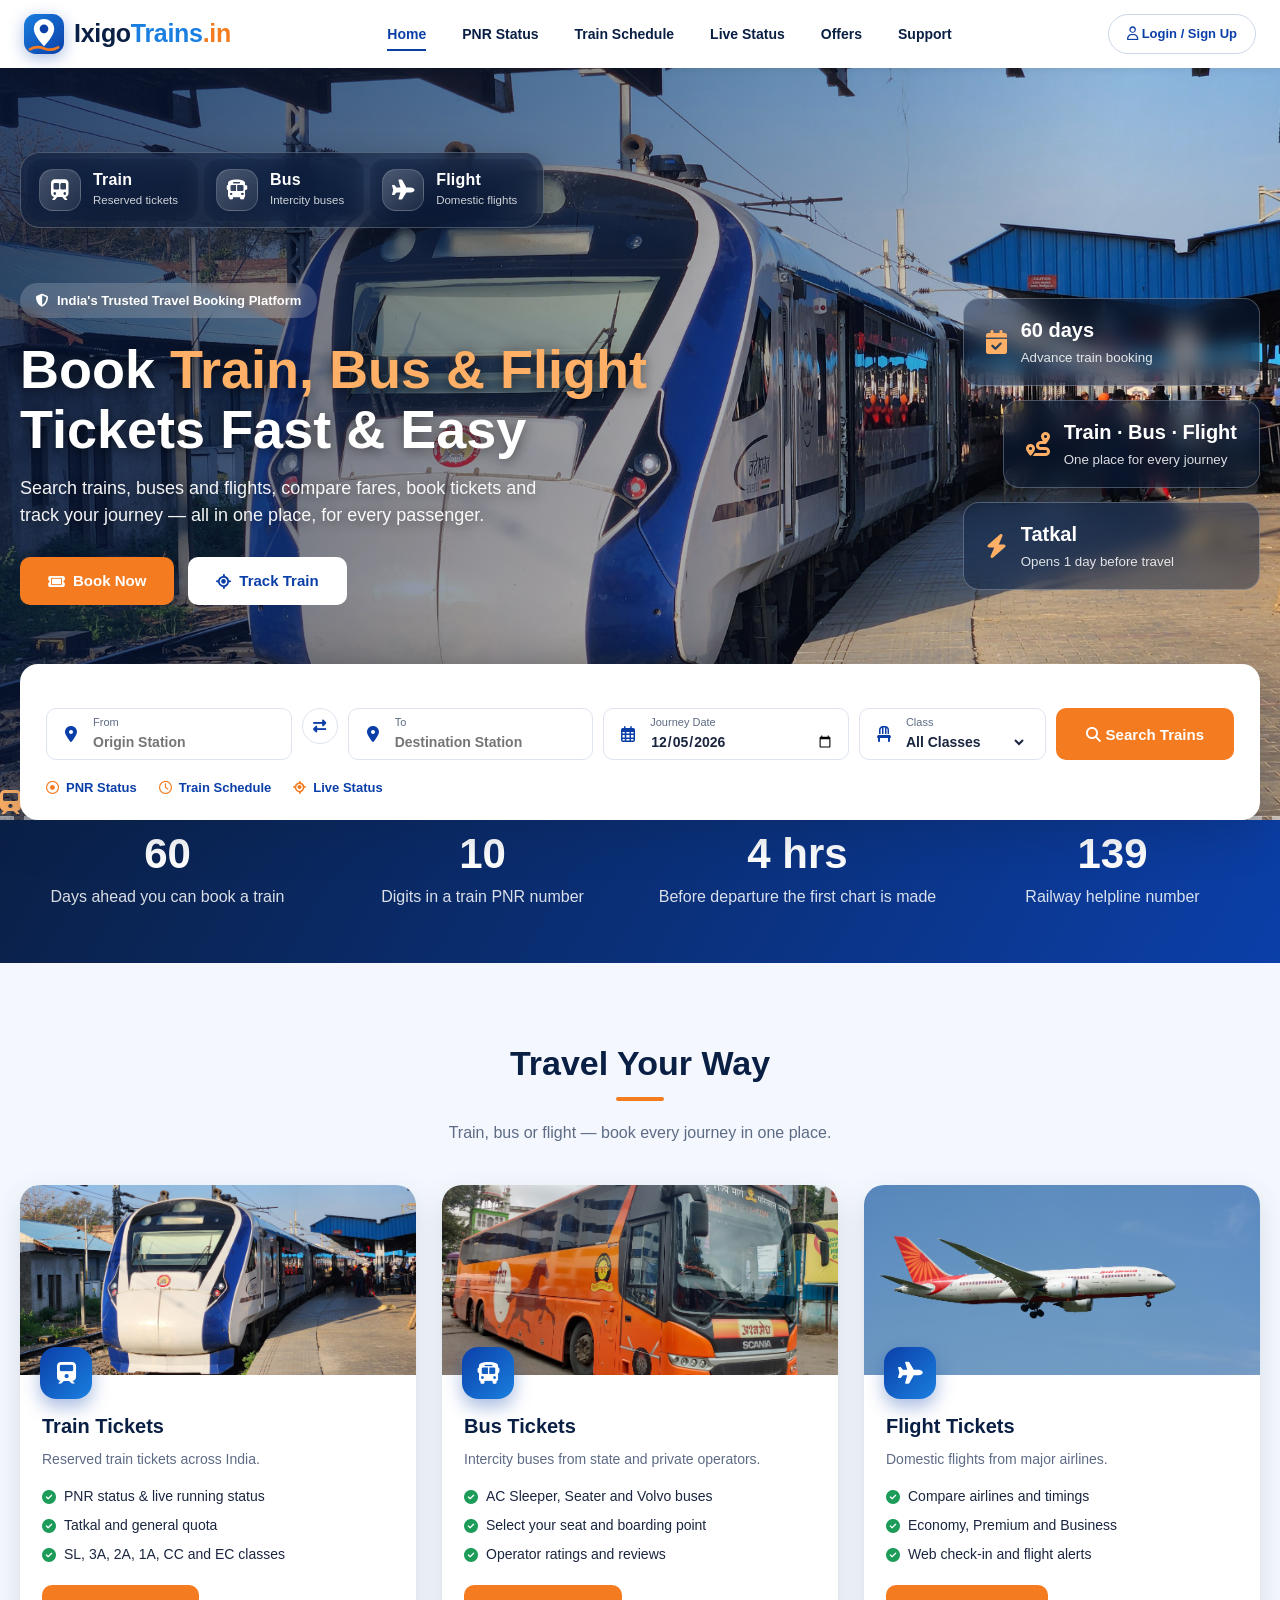
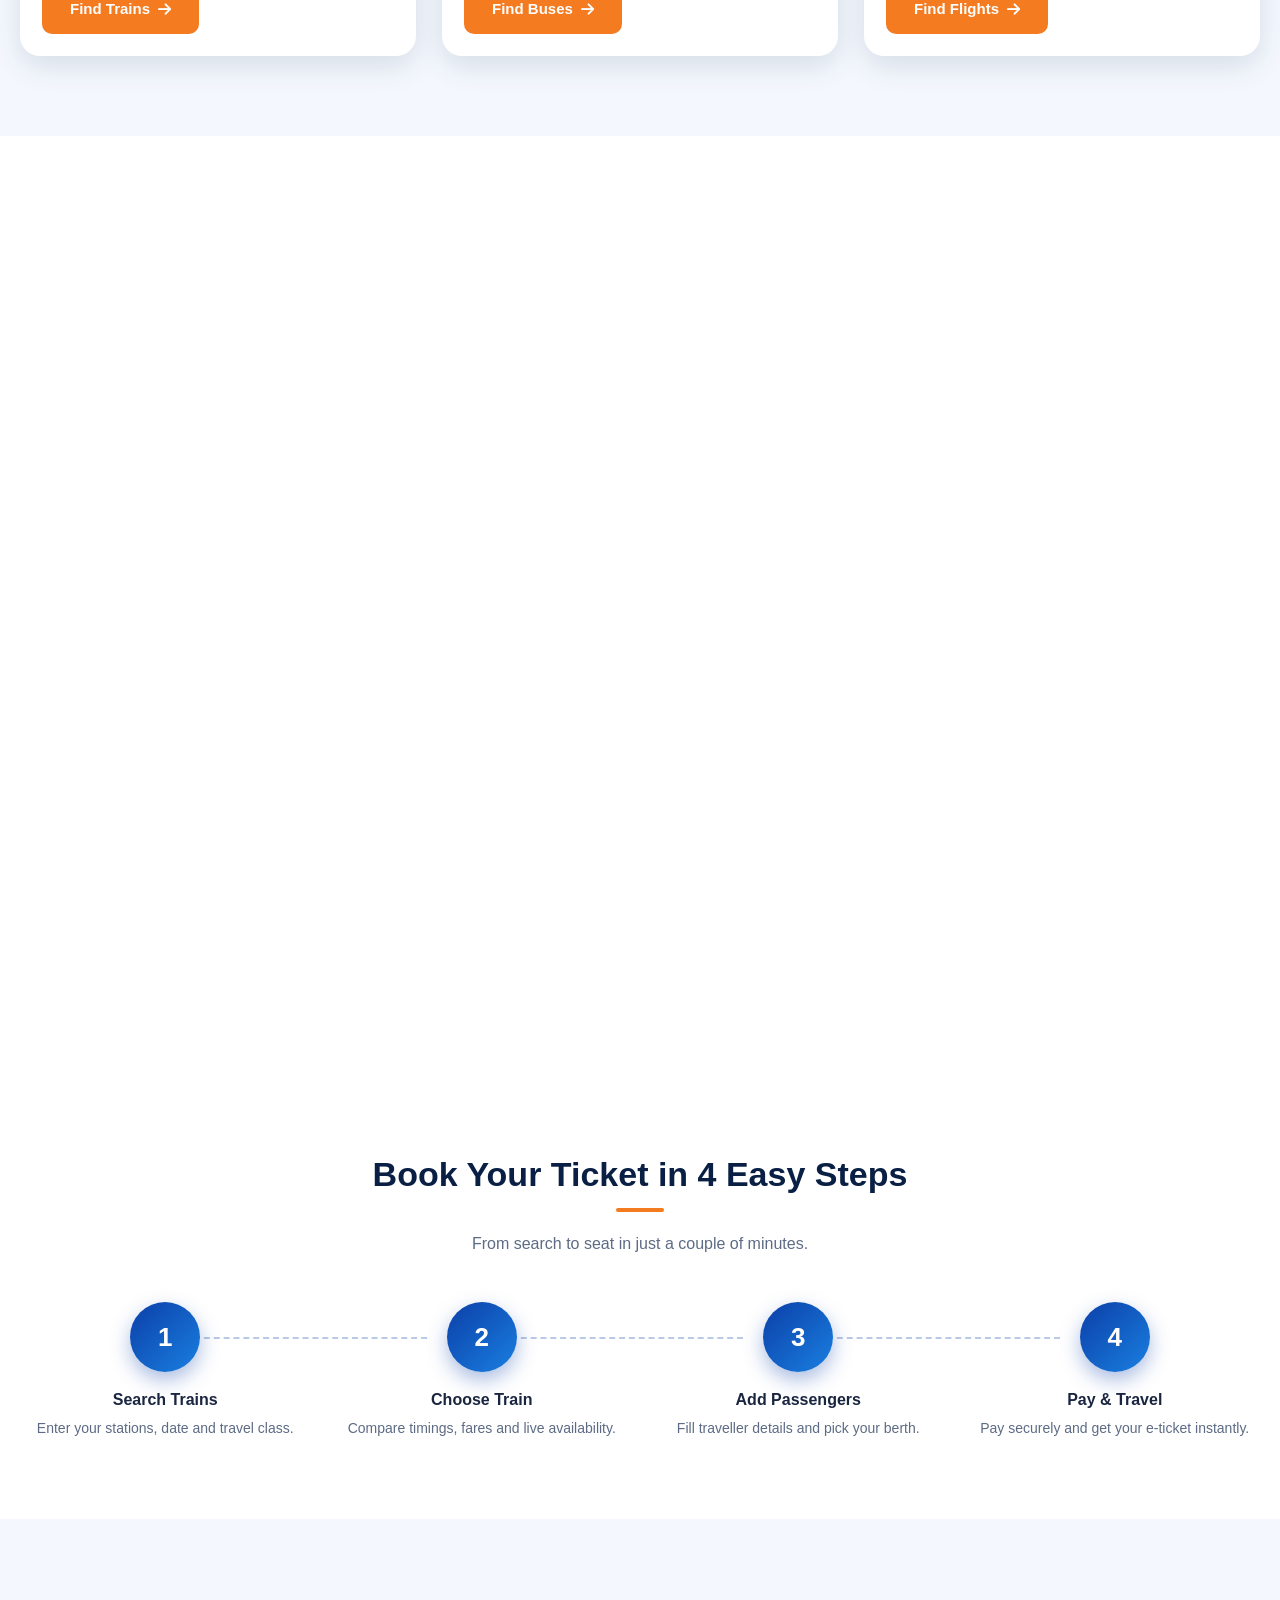
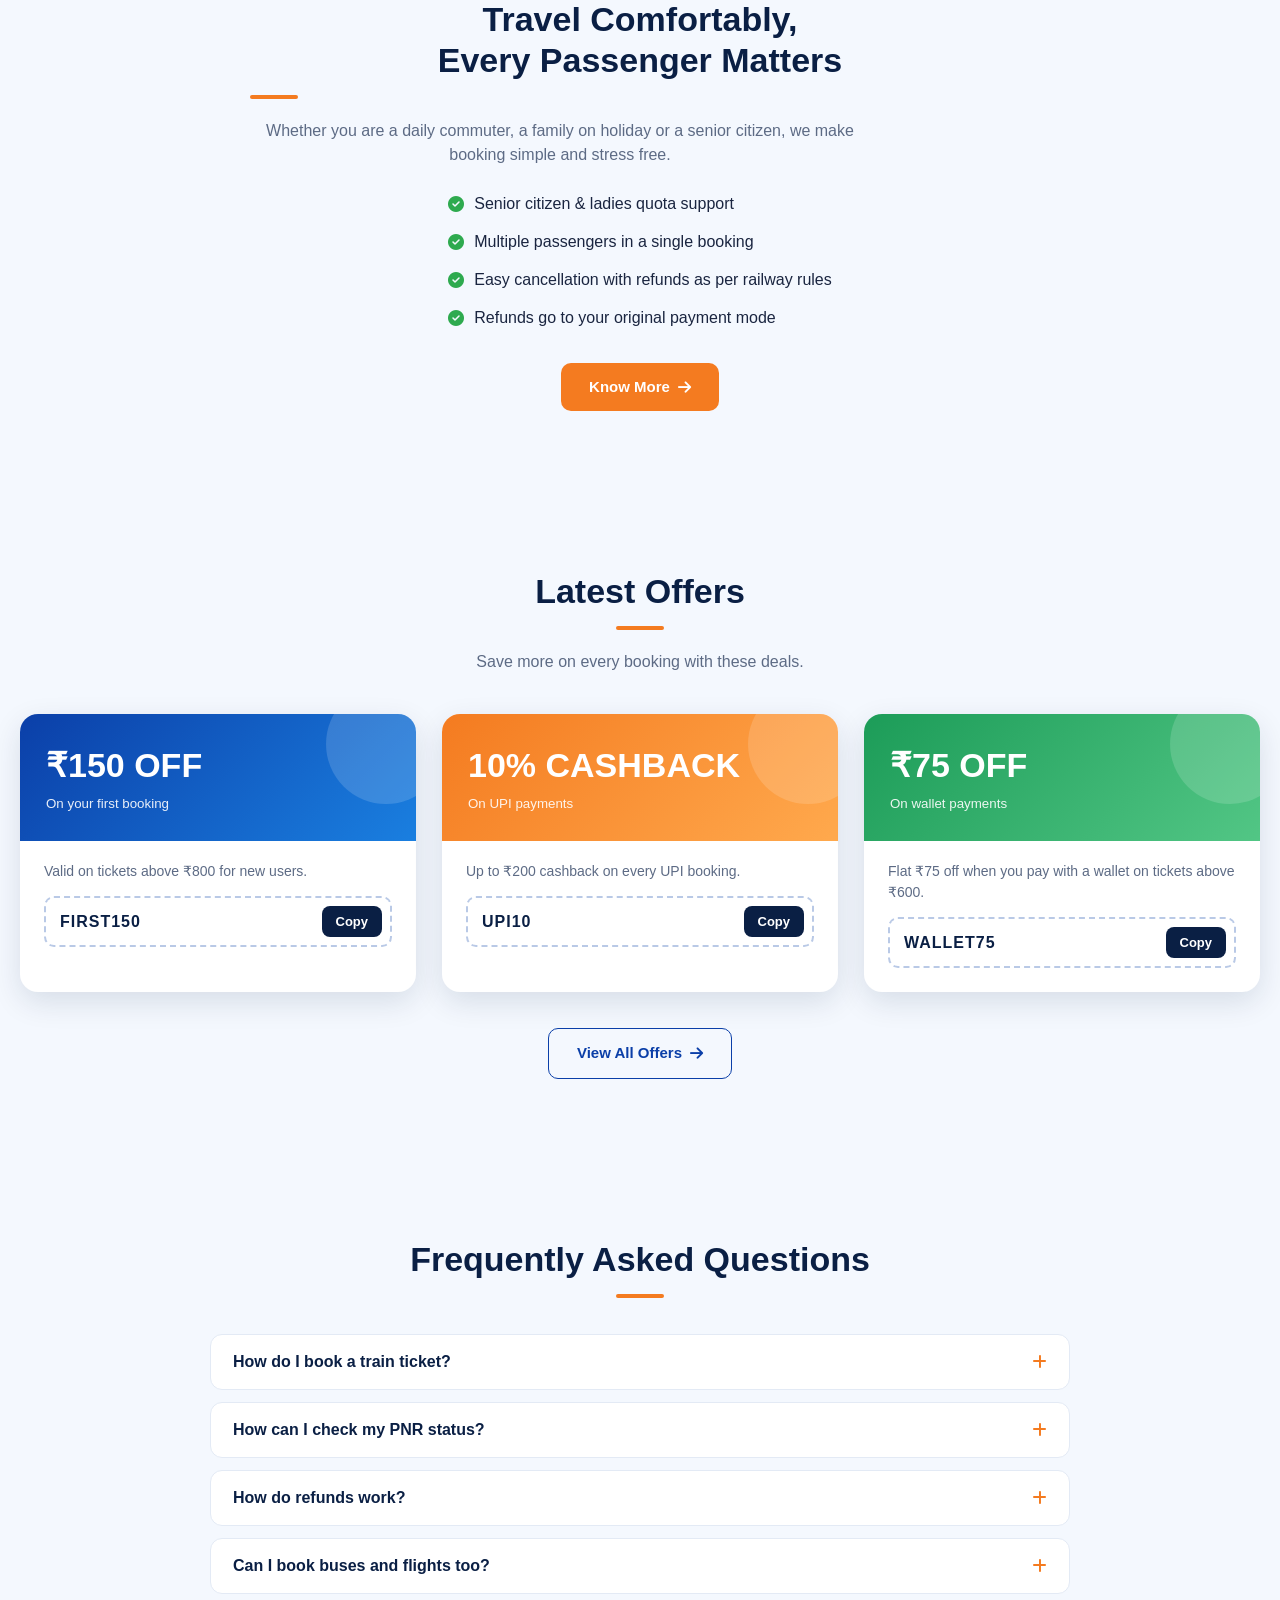
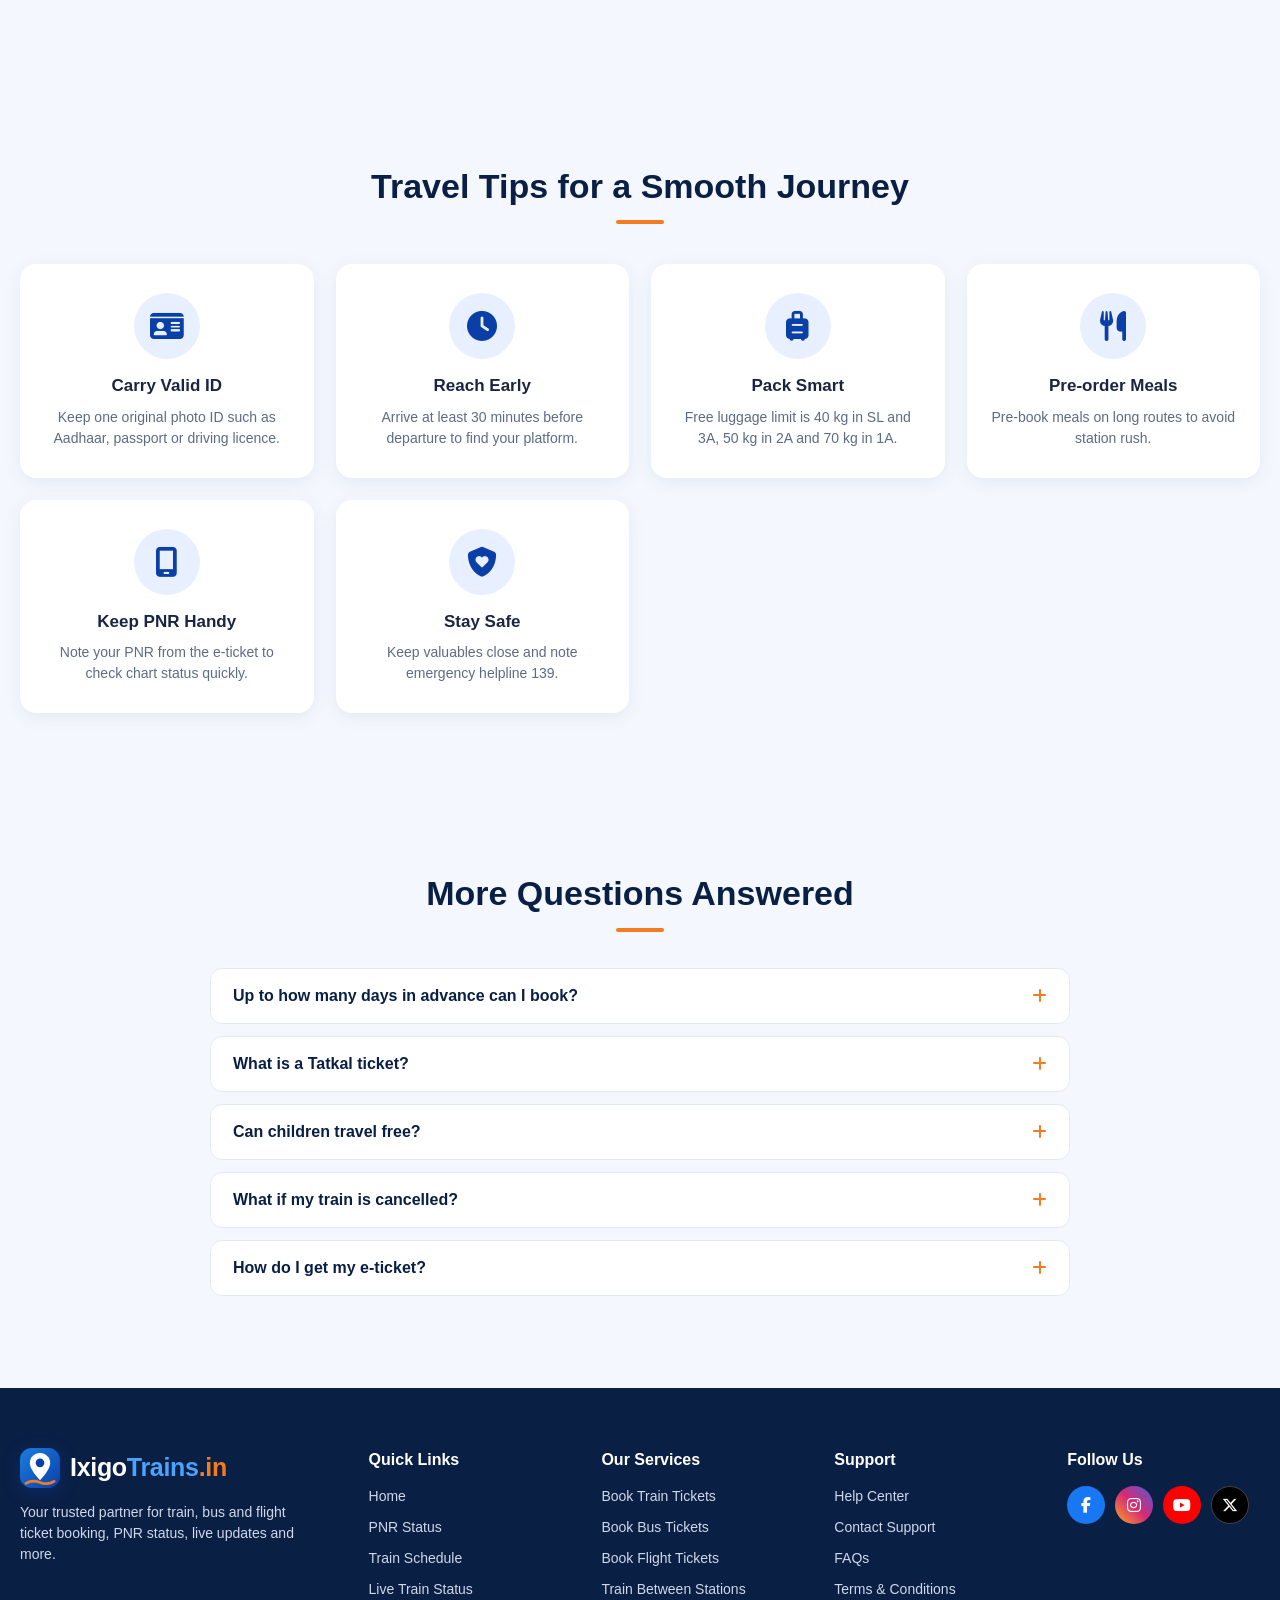
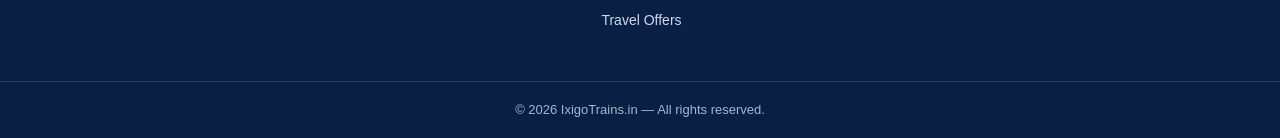
==== commit 5205576c: "first commit" ====
--- a/index.html
+++ b/index.html
@@ -3,7 +3,8 @@
 <head>
 <meta charset="UTF-8">
 <meta name="viewport" content="width=device-width, initial-scale=1">
-<title>IxigoTrains.in – Book Train Tickets Fast, Easy & Secure</title>
+<link rel="icon" type="image/svg+xml" href="favicon.svg">
+<title>IxigoTrains.in – Book Train, Bus & Flight Tickets</title>
 <link rel="stylesheet" href="https://cdnjs.cloudflare.com/ajax/libs/font-awesome/6.5.1/css/all.min.css">
 <link rel="stylesheet" href="style.css">
 </head>
@@ -11,68 +12,69 @@
 <div id="site-header"></div>
 
 <section class="hero" style="padding-bottom:0">
+  <div class="hero-slides" aria-hidden="true"><div class="slide active" style="background-image:url('images/train1.jpg')"></div><div class="slide" style="background-image:url('images/bus1.jpg')"></div><div class="slide" style="background-image:url('images/flight1.jpg')"></div><div class="slide" style="background-image:url('images/train4.jpg')"></div><div class="slide" style="background-image:url('images/bus2.jpg')"></div><div class="slide" style="background-image:url('images/flight2.jpg')"></div><div class="slide" style="background-image:url('images/train2.jpg')"></div><div class="slide" style="background-image:url('images/bus4.jpg')"></div><div class="slide" style="background-image:url('images/flight4.jpg')"></div></div>
   <div class="container">
+    <div class="mode-pick reveal">
+      <a class="mp" href="train.html"><i class="fa-solid fa-train-subway"></i><b>Train</b><small>Reserved tickets</small></a>
+      <a class="mp" href="bus.html"><i class="fa-solid fa-bus"></i><b>Bus</b><small>Intercity buses</small></a>
+      <a class="mp" href="flight.html"><i class="fa-solid fa-plane"></i><b>Flight</b><small>Domestic flights</small></a>
+    </div>
     <div class="hero-inner">
       <div class="reveal left">
-        <span class="badge"><i class="fa-solid fa-shield-halved"></i> India's Trusted Train Booking Platform</span>
-        <h1>Book Train Tickets<br><span>Fast, Easy</span> &amp; Secure</h1>
-        <p>Search trains, check availability, book tickets and track your journey — all in one place, for every passenger.</p>
+        <span class="badge"><i class="fa-solid fa-shield-halved"></i> India's Trusted Travel Booking Platform</span>
+        <h1>Book <span>Train, Bus &amp; Flight</span><br>Tickets Fast &amp; Easy</h1>
+        <p>Search trains, buses and flights, compare fares, book tickets and track your journey — all in one place, for every passenger.</p>
         <div class="hero-actions">
           <a href="#book" class="btn"><i class="fa-solid fa-ticket"></i> Book Now</a>
           <a href="live.html" class="btn white"><i class="fa-solid fa-location-crosshairs"></i> Track Train</a>
         </div>
       </div>
       <div class="hero-stats">
-        <div class="glass"><i class="fa-solid fa-users"></i><div><b>2 Crore+</b><small>Happy passengers</small></div></div>
-        <div class="glass"><i class="fa-solid fa-train"></i><div><b>12,000+</b><small>Trains covered</small></div></div>
-        <div class="glass"><i class="fa-solid fa-star"></i><div><b>4.8 / 5</b><small>Average rating</small></div></div>
+        <div class="glass"><i class="fa-solid fa-calendar-check"></i><div><b>60 days</b><small>Advance train booking</small></div></div>
+        <div class="glass"><i class="fa-solid fa-route"></i><div><b>Train · Bus · Flight</b><small>One place for every journey</small></div></div>
+        <div class="glass"><i class="fa-solid fa-bolt"></i><div><b>Tatkal</b><small>Opens 1 day before travel</small></div></div>
       </div>
     </div>
 
     <div class="search-card reveal zoom" id="book">
-      <div class="tabs">
-        <button class="tab active"><i class="fa-solid fa-train-subway"></i> Book Train Tickets</button>
-        <button class="tab" data-href="pnr.html"><i class="fa-regular fa-circle-dot"></i> PNR Status</button>
-        <button class="tab" data-href="schedule.html"><i class="fa-regular fa-clock"></i> Train Schedule</button>
-        <button class="tab" data-href="live.html"><i class="fa-solid fa-location-crosshairs"></i> Live Status</button>
+      <div class="tab-panel active" id="panel-train">
+        <form class="search-row" id="bookForm">
+          <div class="field"><i class="fa-solid fa-location-dot"></i><div><label>From</label><input id="from" placeholder="Origin Station" list="stations"></div></div>
+          <button type="button" class="swap" id="swap" aria-label="Swap"><i class="fa-solid fa-right-left"></i></button>
+          <div class="field"><i class="fa-solid fa-location-dot"></i><div><label>To</label><input id="to" placeholder="Destination Station" list="stations"></div></div>
+          <div class="field"><i class="fa-regular fa-calendar-days"></i><div><label>Journey Date</label><input id="date" type="date"></div></div>
+          <div class="field small"><i class="fa-solid fa-chair"></i><div><label>Class</label>
+            <select id="cls"><option>All Classes</option><option>SL</option><option>3A</option><option>2A</option><option>1A</option><option>CC</option></select></div></div>
+          <button class="search-btn" type="submit"><i class="fa-solid fa-magnifying-glass"></i> Search Trains</button>
+        </form>
+        <div class="quick-links"><a href="pnr.html"><i class="fa-regular fa-circle-dot"></i> PNR Status</a><a href="schedule.html"><i class="fa-regular fa-clock"></i> Train Schedule</a><a href="live.html"><i class="fa-solid fa-location-crosshairs"></i> Live Status</a></div>
       </div>
-      <form class="search-row" id="bookForm">
-        <div class="field"><i class="fa-solid fa-location-dot"></i><div><label>From</label><input id="from" placeholder="Origin Station" list="stations"></div></div>
-        <button type="button" class="swap" id="swap" aria-label="Swap"><i class="fa-solid fa-right-left"></i></button>
-        <div class="field"><i class="fa-solid fa-location-dot"></i><div><label>To</label><input id="to" placeholder="Destination Station" list="stations"></div></div>
-        <div class="field"><i class="fa-regular fa-calendar-days"></i><div><label>Journey Date</label><input id="date" type="date"></div></div>
-        <div class="field small"><div><label>Class</label>
-          <select id="cls"><option>All Classes</option><option>SL</option><option>3A</option><option>2A</option><option>1A</option><option>CC</option></select></div></div>
-        <button class="search-btn" type="submit"><i class="fa-solid fa-magnifying-glass"></i> Search Trains</button>
-      </form>
     </div>
   </div>
   <div class="rail"><i class="fa-solid fa-train"></i></div>
 </section>
 
-<section class="features">
-  <div class="container feat-grid">
-    <div class="feat reveal"><span class="ico yellow"><i class="fa-solid fa-bolt"></i></span><div><b>Instant Booking</b><small>Quick &amp; hassle-free</small></div></div>
-    <div class="feat reveal d1"><span class="ico green"><i class="fa-solid fa-shield-halved"></i></span><div><b>Safe &amp; Secure</b><small>100% secure payments</small></div></div>
-    <div class="feat reveal d2"><span class="ico orange"><i class="fa-solid fa-headset"></i></span><div><b>24×7 Support</b><small>Always here to help</small></div></div>
-    <div class="feat reveal d3"><span class="ico bluei"><i class="fa-solid fa-percent"></i></span><div><b>Exciting Offers</b><small>Save more on every booking</small></div></div>
+
+
+<section class="stats">
+  <div class="container stat-grid">
+    <div class="stat"><b data-count="60">0</b><span>Days ahead you can book a train</span></div>
+    <div class="stat"><b data-count="10">0</b><span>Digits in a train PNR number</span></div>
+    <div class="stat"><b data-count="4" data-suffix=" hrs">0</b><span>Before departure the first chart is made</span></div>
+    <div class="stat"><b data-count="139">0</b><span>Railway helpline number</span></div>
   </div>
 </section>
 
-<section class="stats">
-  <div class="container stat-grid">
-    <div class="stat"><b data-count="20000000" data-suffix="+">0</b><span>Happy Passengers</span></div>
-    <div class="stat"><b data-count="12000" data-suffix="+">0</b><span>Trains Covered</span></div>
-    <div class="stat"><b data-count="7500" data-suffix="+">0</b><span>Railway Stations</span></div>
-    <div class="stat"><b data-count="99" data-suffix="%">0</b><span>Successful Bookings</span></div>
-  </div>
-</section>
-
+<section class="bg-soft"><div class="container"><div class="center reveal"><h2 class="title">Travel Your Way</h2><span class="underline"></span><p class="sub">Train, bus or flight — book every journey in one place.</p></div><div class="mode-grid">
+<div class="mode reveal"><div class="m-img" style="background-image:url('images/train1.jpg')"><i class="fa-solid fa-train"></i></div><div class="m-body"><h4>Train Tickets</h4><p>Reserved train tickets across India.</p><ul><li><i class="fa-solid fa-circle-check"></i> PNR status &amp; live running status</li><li><i class="fa-solid fa-circle-check"></i> Tatkal and general quota</li><li><i class="fa-solid fa-circle-check"></i> SL, 3A, 2A, 1A, CC and EC classes</li></ul><a class="btn" href="train.html">Find Trains <i class="fa-solid fa-arrow-right"></i></a></div></div>
+<div class="mode reveal"><div class="m-img" style="background-image:url('images/bus1.jpg')"><i class="fa-solid fa-bus"></i></div><div class="m-body"><h4>Bus Tickets</h4><p>Intercity buses from state and private operators.</p><ul><li><i class="fa-solid fa-circle-check"></i> AC Sleeper, Seater and Volvo buses</li><li><i class="fa-solid fa-circle-check"></i> Select your seat and boarding point</li><li><i class="fa-solid fa-circle-check"></i> Operator ratings and reviews</li></ul><a class="btn" href="bus.html">Find Buses <i class="fa-solid fa-arrow-right"></i></a></div></div>
+<div class="mode reveal"><div class="m-img" style="background-image:url('images/flight1.jpg')"><i class="fa-solid fa-plane"></i></div><div class="m-body"><h4>Flight Tickets</h4><p>Domestic flights from major airlines.</p><ul><li><i class="fa-solid fa-circle-check"></i> Compare airlines and timings</li><li><i class="fa-solid fa-circle-check"></i> Economy, Premium and Business</li><li><i class="fa-solid fa-circle-check"></i> Web check-in and flight alerts</li></ul><a class="btn" href="flight.html">Find Flights <i class="fa-solid fa-arrow-right"></i></a></div></div>
+</div></div></section>
 <section>
   <div class="container">
     <div class="center reveal">
       <h2 class="title">Popular Train Routes</h2><span class="underline"></span>
-      <p class="sub">Most travelled routes by our passengers. Click a route to fill the search form instantly.</p>
+      <p class="sub">Popular routes. Click a route to fill the search form. Fares and durations shown are samples.</p>
     </div>
     <div class="route-grid">
       <article class="route reveal d1" data-from="New Delhi (NDLS)" data-to="Lucknow (LKO)">
@@ -103,20 +105,7 @@
   </div>
 </section>
 
-<section class="bg-soft">
-  <div class="container">
-    <div class="center reveal">
-      <h2 class="title">More Than Just Train Booking</h2><span class="underline"></span>
-      <p class="sub">Everything you need for a smooth and smart train travel experience.</p>
-    </div>
-    <div class="svc-grid">
-      <a href="pnr.html" class="card reveal d1"><i class="fa-solid fa-ticket big"></i><h4>PNR Status</h4><p>Check your ticket status instantly with your 10 digit PNR.</p></a>
-      <a href="schedule.html" class="card reveal d2"><i class="fa-regular fa-calendar-days big"></i><h4>Train Schedule</h4><p>Find trains between stations and view full timetables.</p></a>
-      <a href="live.html" class="card reveal d3"><i class="fa-solid fa-location-dot big"></i><h4>Live Train Status</h4><p>Track your train in real-time with delay information.</p></a>
-      <a href="schedule.html" class="card reveal d4"><i class="fa-regular fa-bell big"></i><h4>Seat Availability</h4><p>Check live seat availability across all classes.</p></a>
-    </div>
-  </div>
-</section>
+
 
 <section>
   <div class="container">
@@ -142,29 +131,14 @@
         <li><i class="fa-solid fa-circle-check"></i> Senior citizen &amp; ladies quota support</li>
         <li><i class="fa-solid fa-circle-check"></i> Multiple passengers in a single booking</li>
         <li><i class="fa-solid fa-circle-check"></i> Easy cancellation with refunds as per railway rules</li>
-        <li><i class="fa-solid fa-circle-check"></i> Instant refunds to your original payment mode</li>
+        <li><i class="fa-solid fa-circle-check"></i> Refunds go to your original payment mode</li>
       </ul>
       <a href="support.html" class="btn">Know More <i class="fa-solid fa-arrow-right"></i></a>
     </div>
   </div>
 </section>
 
-<section>
-  <div class="container">
-    <div class="center reveal">
-      <h2 class="title">Choose Your Travel Class</h2><span class="underline"></span>
-      <p class="sub">Pick the comfort level that suits your journey and budget.</p>
-    </div>
-    <div class="cls-grid">
-      <div class="cls reveal d1"><b>Sleeper (SL)</b><span>Budget</span><p>Non-AC berths, best for budget travel on long routes.</p></div>
-      <div class="cls reveal d2"><b>AC 3 Tier (3A)</b><span>Popular</span><p>Air-conditioned coach with 3 berths per bay and bedding.</p></div>
-      <div class="cls reveal d3"><b>AC 2 Tier (2A)</b><span>Comfort</span><p>More space, curtains and reading lights for overnight trips.</p></div>
-      <div class="cls reveal d1"><b>AC First (1A)</b><span>Premium</span><p>Private cabins with maximum comfort and privacy.</p></div>
-      <div class="cls reveal d2"><b>Chair Car (CC)</b><span>Day trips</span><p>Comfortable reclining seats for daytime journeys.</p></div>
-      <div class="cls reveal d3"><b>Exec. Chair (EC)</b><span>Premium</span><p>Wide seats on Vande Bharat &amp; Shatabdi express trains.</p></div>
-    </div>
-  </div>
-</section>
+
 
 <section class="bg-soft">
   <div class="container">
@@ -181,18 +155,7 @@
   </div>
 </section>
 
-<section>
-  <div class="container">
-    <div class="center reveal">
-      <h2 class="title">What Passengers Say</h2><span class="underline"></span>
-    </div>
-    <div class="testi-grid">
-      <div class="testi reveal d1"><div class="stars">★★★★★</div><p>“Booked my Delhi–Lucknow ticket in under two minutes. The live status feature saved me a long wait at the station.”</p><div class="who"><div class="av">R</div><div><b>Rohit Sharma</b><br><small>Delhi</small></div></div></div>
-      <div class="testi reveal d2"><div class="stars">★★★★★</div><p>“PNR status updates are quick and the interface is very clean. Booked for my parents without any trouble.”</p><div class="who"><div class="av">P</div><div><b>Priya Verma</b><br><small>Mumbai</small></div></div></div>
-      <div class="testi reveal d3"><div class="stars">★★★★☆</div><p>“Great offers and helpful support team. Got my refund processed the same day.”</p><div class="who"><div class="av">A</div><div><b>Amit Singh</b><br><small>Varanasi</small></div></div></div>
-    </div>
-  </div>
-</section>
+
 
 <section class="bg-soft">
   <div class="container">
@@ -201,44 +164,24 @@
       <div class="faq-item"><button class="faq-q">How do I book a train ticket? <i class="fa-solid fa-plus"></i></button><div class="faq-a">Enter your origin, destination and date in the search box, choose a train and class, add passenger details and pay securely.</div></div>
       <div class="faq-item"><button class="faq-q">How can I check my PNR status? <i class="fa-solid fa-plus"></i></button><div class="faq-a">Open the PNR Status page, enter your 10 digit PNR number and tap Check PNR.</div></div>
       <div class="faq-item"><button class="faq-q">How do refunds work? <i class="fa-solid fa-plus"></i></button><div class="faq-a">Refunds for cancelled or waitlisted tickets are sent back to your original payment mode as per railway rules.</div></div>
-      <div class="faq-item"><button class="faq-q">Is my payment secure? <i class="fa-solid fa-plus"></i></button><div class="faq-a">Yes. All payments are processed through encrypted, secure payment gateways.</div></div>
+      <div class="faq-item"><button class="faq-q">Can I book buses and flights too? <i class="fa-solid fa-plus"></i></button><div class="faq-a">Yes. Use the Train, Bus and Flight buttons at the top of the page to search each mode.</div></div>
     </div>
   </div>
 </section>
 
 <!--more-->
-<section class="bg-soft"><div class="container"><div class="center reveal"><h2 class="title">Why Choose IxigoTrains.in</h2><span class="underline"></span><p class="sub">Everything you need to plan, book and track your train journey.</p></div><div class="svc-grid"><div class="card reveal d1"><i class="fa-solid fa-magnifying-glass-chart big"></i><h4>Smart Search</h4><p>Compare trains, timings, duration and fares side by side.</p></div><div class="card reveal d2"><i class="fa-solid fa-bolt-lightning big"></i><h4>Fast Checkout</h4><p>Book in under two minutes with saved passenger details.</p></div><div class="card reveal d3"><i class="fa-solid fa-lock big"></i><h4>Secure Payments</h4><p>Encrypted payments via UPI, cards, net banking and wallets.</p></div><div class="card reveal d4"><i class="fa-solid fa-rotate-left big"></i><h4>Easy Cancellation</h4><p>Cancel anytime and get refunds as per railway rules.</p></div><div class="card reveal d1"><i class="fa-solid fa-bell big"></i><h4>Smart Alerts</h4><p>Get PNR, platform and delay alerts for your journey.</p></div><div class="card reveal d2"><i class="fa-solid fa-headset big"></i><h4>24×7 Help</h4><p>Chat and help center support whenever you need it.</p></div><div class="card reveal d3"><i class="fa-solid fa-people-group big"></i><h4>Group Booking</h4><p>Add up to 6 passengers in a single booking.</p></div><div class="card reveal d4"><i class="fa-solid fa-wheelchair-move big"></i><h4>Accessible Travel</h4><p>Divyang, senior citizen and ladies quota options.</p></div></div></div></section>
+
 <!--more-->
-<section><div class="container"><div class="center reveal"><h2 class="title">Booking Quotas Explained</h2><span class="underline"></span><p class="sub">Choose the quota that suits your travel plan.</p></div><div class="panel reveal" style="margin:30px 0 0"><div class="table-wrap"><table class="tbl"><thead><tr><th>Quota</th><th>Who it is for</th><th>Booking opens</th><th>Notes</th></tr></thead><tbody><tr><td><b>General (GN)</b></td><td>All passengers</td><td>60 days before</td><td>Standard fares apply</td></tr><tr><td><b>Tatkal (TQ)</b></td><td>Last-minute travel</td><td>1 day before, 10 AM (AC) / 11 AM (SL)</td><td>Extra charges, limited refund</td></tr><tr><td><b>Premium Tatkal</b></td><td>Last-minute, dynamic fare</td><td>1 day before</td><td>Fare changes with demand</td></tr><tr><td><b>Ladies (LD)</b></td><td>Women travelling alone / with children</td><td>60 days before</td><td>Limited seats per train</td></tr><tr><td><b>Senior Citizen (SS)</b></td><td>Men 60+, women 58+</td><td>60 days before</td><td>Lower berth preferred</td></tr><tr><td><b>Divyang (HP)</b></td><td>Passengers with disabilities</td><td>60 days before</td><td>Concession available</td></tr></tbody></table></div></div></div></section>
+
 <!--more-->
-<section class="bg-soft"><div class="container"><div class="center reveal"><h2 class="title">Travel Tips for a Smooth Journey</h2><span class="underline"></span></div><div class="svc-grid"><div class="card reveal d1"><i class="fa-solid fa-id-card big"></i><h4>Carry Valid ID</h4><p>Keep one original photo ID such as Aadhaar, passport or driving licence.</p></div><div class="card reveal d2"><i class="fa-solid fa-clock big"></i><h4>Reach Early</h4><p>Arrive at least 30 minutes before departure to find your platform.</p></div><div class="card reveal d3"><i class="fa-solid fa-suitcase-rolling big"></i><h4>Pack Smart</h4><p>Free luggage limit is 40 kg in SL and up to 70 kg in 1A.</p></div><div class="card reveal d4"><i class="fa-solid fa-utensils big"></i><h4>Pre-order Meals</h4><p>Pre-book meals on long routes to avoid station rush.</p></div><div class="card reveal d1"><i class="fa-solid fa-mobile-screen big"></i><h4>Keep PNR Handy</h4><p>Save your PNR in the app to check chart status quickly.</p></div><div class="card reveal d2"><i class="fa-solid fa-shield-heart big"></i><h4>Stay Safe</h4><p>Keep valuables close and note emergency helpline 139.</p></div></div></div></section>
+<section class="bg-soft"><div class="container"><div class="center reveal"><h2 class="title">Travel Tips for a Smooth Journey</h2><span class="underline"></span></div><div class="svc-grid"><div class="card reveal d1"><i class="fa-solid fa-id-card big"></i><h4>Carry Valid ID</h4><p>Keep one original photo ID such as Aadhaar, passport or driving licence.</p></div><div class="card reveal d2"><i class="fa-solid fa-clock big"></i><h4>Reach Early</h4><p>Arrive at least 30 minutes before departure to find your platform.</p></div><div class="card reveal d3"><i class="fa-solid fa-suitcase-rolling big"></i><h4>Pack Smart</h4><p>Free luggage limit is 40 kg in SL and 3A, 50 kg in 2A and 70 kg in 1A.</p></div><div class="card reveal d4"><i class="fa-solid fa-utensils big"></i><h4>Pre-order Meals</h4><p>Pre-book meals on long routes to avoid station rush.</p></div><div class="card reveal d1"><i class="fa-solid fa-mobile-screen big"></i><h4>Keep PNR Handy</h4><p>Note your PNR from the e-ticket to check chart status quickly.</p></div><div class="card reveal d2"><i class="fa-solid fa-shield-heart big"></i><h4>Stay Safe</h4><p>Keep valuables close and note emergency helpline 139.</p></div></div></div></section>
 <!--more-->
-<section><div class="container"><div class="center reveal"><h2 class="title">Popular Trains in India</h2><span class="underline"></span><p class="sub">Fast, comfortable and widely loved services.</p></div><div class="panel reveal" style="margin:30px 0 0"><div class="table-wrap"><table class="tbl"><thead><tr><th>Train type</th><th>Famous route</th><th>Classes</th><th>Best for</th></tr></thead><tbody><tr><td><b>Vande Bharat</b></td><td>New Delhi – Varanasi</td><td>CC, EC</td><td>Day journeys, premium comfort</td></tr><tr><td><b>Rajdhani</b></td><td>New Delhi – Mumbai Central</td><td>1A, 2A, 3A</td><td>Overnight travel from Delhi</td></tr><tr><td><b>Shatabdi</b></td><td>New Delhi – Bhopal</td><td>CC, EC</td><td>Same-day intercity trips</td></tr><tr><td><b>Duronto</b></td><td>Sealdah – New Delhi</td><td>1A to SL</td><td>Non-stop long distance</td></tr><tr><td><b>Garib Rath</b></td><td>Saharsa – Amritsar</td><td>3A (budget)</td><td>Affordable AC travel</td></tr><tr><td><b>Superfast / Mail</b></td><td>Howrah – New Delhi (Poorva)</td><td>All classes</td><td>Everyday long routes</td></tr></tbody></table></div></div></div></section>
+
 <!--more-->
 <section class="bg-soft"><div class="container"><div class="center reveal"><h2 class="title">More Questions Answered</h2><span class="underline"></span></div><div class="faq reveal"><div class="faq-item"><button class="faq-q">Up to how many days in advance can I book? <i class="fa-solid fa-plus"></i></button><div class="faq-a">Advance reservation opens 60 days before the journey date, excluding the date of travel.</div></div><div class="faq-item"><button class="faq-q">What is a Tatkal ticket? <i class="fa-solid fa-plus"></i></button><div class="faq-a">Tatkal is a last-minute quota that opens one day before the journey at an additional charge.</div></div><div class="faq-item"><button class="faq-q">Can children travel free? <i class="fa-solid fa-plus"></i></button><div class="faq-a">Children under 5 travel free without a berth. Children aged 5–11 can be booked half fare with or without a berth.</div></div><div class="faq-item"><button class="faq-q">What if my train is cancelled? <i class="fa-solid fa-plus"></i></button><div class="faq-a">Fully cancelled trains are refunded automatically to your original payment mode.</div></div><div class="faq-item"><button class="faq-q">How do I get my e-ticket? <i class="fa-solid fa-plus"></i></button><div class="faq-a">Your e-ticket is available instantly after booking, with a copy sent by SMS and email.</div></div></div></div></section>
-<section class="app">
-  <div class="container app-grid">
-    <div class="phones reveal left">
-      <div class="phone p1"><div class="screen blue"><i class="fa-solid fa-train"></i><span>Ixigo<b>Trains</b>.in</span></div></div>
-      <div class="phone p2"><div class="screen white"><div class="mini-img"></div><h6>Book Train Tickets</h6>
-        <div class="mini">From<br><b>New Delhi (NDLS)</b></div><div class="mini">To<br><b>Mumbai Central (BCT)</b></div>
-        <div class="mini">Journey Date<br><b>12 Nov, 2026</b></div><div class="mini-btn">Search Trains</div></div></div>
-    </div>
-    <div class="reveal right">
-      <h2 class="title">Book on the Go!</h2><span class="underline"></span>
-      <p>Download the IxigoTrains.in App for a faster, smarter and more convenient booking experience.</p>
-</div>
-  </div>
-</section>
 
-<section style="padding:60px 0">
-  <div class="container">
-    <div class="cta reveal zoom">
-      <div><h3>Get travel deals in your inbox</h3><p>Subscribe for exclusive offers and train alerts.</p></div>
-      <form class="news" id="newsForm"><input type="email" required placeholder="Enter your email"><button class="btn" type="submit">Subscribe</button></form>
-    </div>
-  </div>
-</section>
+
+
 
 <div id="site-footer"></div>
 <script src="script.js"></script>
--- a/style.css
+++ b/style.css
@@ -47,7 +47,7 @@
 
 /* hero */
 .hero{position:relative;padding:70px 0 0;color:#fff;overflow:visible;background:linear-gradient(135deg,#0b3fa8,#0a1f44);isolation:isolate}
-.hero:before{content:'';position:absolute;inset:0;z-index:-2;background:url('https://commons.wikimedia.org/wiki/Special:FilePath/Vande_Bharat_Express_around_Mumbai.jpg?width=2000') center 40%/cover;transform:scaleX(-1)}
+.hero:before{display:none}
 .hero:after{content:'';position:absolute;inset:0;z-index:-1;background:linear-gradient(100deg,rgba(6,22,56,.88) 0%,rgba(6,22,56,.55) 45%,rgba(6,22,56,.1) 100%)}
 .hero-inner{display:grid;grid-template-columns:1.2fr 1fr;gap:30px;align-items:center;min-height:380px}
 .badge{display:inline-flex;gap:8px;align-items:center;background:rgba(255,255,255,.18);backdrop-filter:blur(6px);padding:8px 16px;border-radius:20px;font-size:13px;font-weight:600}
@@ -409,3 +409,182 @@
   .ph-frame .mini-stats{gap:18px}
 }
 @media(max-width:600px){.cpn{width:220px;padding:14px 16px}.cpn b{font-size:18px}.route-line .dot:nth-child(3),.route-line .dot:nth-child(5){display:none}}
+
+/* ===== hero slider ===== */
+.hero-slides{position:absolute;inset:0;z-index:-2;overflow:hidden;background:#0a1f44}
+.hero-slides .slide{position:absolute;inset:0;background-size:cover;background-position:center;opacity:0;transform:scale(1.08);transition:opacity 1.4s ease,transform 7s ease}
+.hero-slides .slide.active{opacity:1;transform:scale(1)}
+.slide-dots{position:absolute;left:50%;transform:translateX(-50%);top:18px;z-index:3;display:flex;gap:8px;background:rgba(6,22,56,.45);backdrop-filter:blur(8px);padding:6px;border-radius:30px;border:1px solid rgba(255,255,255,.2)}
+.slide-dots button{display:flex;gap:6px;align-items:center;border:0;background:none;color:#fff;font-size:13px;font-weight:600;font-family:inherit;padding:7px 14px;border-radius:24px;cursor:pointer;opacity:.75;transition:.3s}
+.slide-dots button.active{background:var(--orange);opacity:1}
+.hero{padding-top:84px}
+/* mode tabs / panels */
+.tab-panel{display:none}.tab-panel.active{display:block;animation:pageIn .4s}
+.tabs .tab{font-size:15px}
+.quick-links{display:flex;gap:22px;flex-wrap:wrap;margin-top:16px;font-size:13px;color:var(--muted)}
+.quick-links a,.quick-links span{display:inline-flex;gap:7px;align-items:center}
+.quick-links a{color:var(--blue);font-weight:600}.quick-links a:hover{color:var(--orange)}
+.quick-links i{color:var(--orange)}
+.trip-type{display:flex;gap:18px;margin-top:16px;font-size:14px;font-weight:600;color:var(--navy)}
+.trip-type label{display:flex;gap:6px;align-items:center;cursor:pointer}
+.trip-type input{accent-color:var(--orange)}
+.field.disabled{opacity:.5;background:#f4f6fb}
+/* mode sections */
+.mode-grid{display:grid;grid-template-columns:repeat(3,1fr);gap:26px;margin-top:40px}
+.mode{background:#fff;border-radius:20px;overflow:hidden;box-shadow:var(--shadow);transition:.35s;display:flex;flex-direction:column}
+.mode:hover{transform:translateY(-8px)}
+.mode .m-img{height:190px;background-size:cover;background-position:center;position:relative}
+.mode .m-img i{position:absolute;left:20px;bottom:-24px;width:52px;height:52px;border-radius:16px;display:grid;place-items:center;font-size:22px;color:#fff;background:linear-gradient(135deg,var(--blue),var(--blue2));box-shadow:0 8px 18px rgba(11,63,168,.35)}
+.mode .m-body{padding:36px 22px 22px;flex:1;display:flex;flex-direction:column}
+.mode h4{font-size:20px;color:var(--navy);margin-bottom:8px}
+.mode p{font-size:14px;color:var(--muted);margin-bottom:12px}
+.mode ul{list-style:none;margin-bottom:16px;font-size:14px}
+.mode li{padding:4px 0;display:flex;gap:8px;align-items:flex-start}.mode li i{color:#1c9c58;margin-top:4px}
+.mode .btn{align-self:flex-start;margin-top:auto}
+.chip-row{display:flex;flex-wrap:wrap;gap:12px;margin-top:30px;justify-content:center}
+.chip-link{background:#fff;border:1px solid var(--line);border-radius:30px;padding:10px 18px;font-weight:600;font-size:14px;color:var(--navy);cursor:pointer;transition:.25s;display:inline-flex;gap:8px;align-items:center;font-family:inherit}
+.chip-link:hover{background:var(--blue);color:#fff;transform:translateY(-3px)}
+.chip-link b{color:var(--orange)}.chip-link:hover b{color:#ffd9b0}
+.res-card{display:grid;grid-template-columns:1.4fr 1.6fr 1fr auto;gap:16px;align-items:center;background:#fff;border:1px solid var(--line);border-radius:14px;padding:16px 20px;margin-top:12px;animation:rowIn .5s both}
+.res-card small{color:var(--muted);display:block}.res-card b{color:var(--navy)}
+.res-card .times{display:flex;align-items:center;gap:12px}.res-card .times i{color:var(--orange)}
+.res-card .times b{font-size:18px}
+@media(max-width:980px){.mode-grid{grid-template-columns:1fr}.slide-dots{top:10px}.slide-dots button span{display:none}.res-card{grid-template-columns:1fr 1fr}}
+
+/* ===== photo slider page hero ===== */
+.ph-slider{padding:84px 0 120px;min-height:430px;display:flex;align-items:center}
+.ph-slider:before{display:none}
+.ph-slider:after{background:linear-gradient(100deg,rgba(6,22,56,.88) 0%,rgba(6,22,56,.55) 50%,rgba(6,22,56,.15) 100%)}
+.ph-slider .container{width:100%}
+.ph-slider .mini-stats{display:flex;gap:30px;margin-top:26px;flex-wrap:wrap}
+.ph-slider .mini-stats b{font-size:28px;display:block;color:#ffb066}.ph-slider .mini-stats span{font-size:13px;opacity:.9}
+.mode .m-img{background-size:cover}
+
+/* ===== sharper hero photos ===== */
+.hero:after{background:linear-gradient(100deg,rgba(6,22,56,.72) 0%,rgba(6,22,56,.38) 45%,rgba(6,22,56,0) 80%)}
+.ph-slider:after{background:linear-gradient(100deg,rgba(6,22,56,.72) 0%,rgba(6,22,56,.35) 50%,rgba(6,22,56,0) 85%)}
+.hero-slides .slide{background-size:cover;background-position:center;transform:scale(1.04);image-rendering:auto}
+.hero h1,.hero p,.ph-slider h1,.ph-slider p{text-shadow:0 2px 14px rgba(0,0,0,.55)}
+.glass{background:rgba(10,31,68,.45)}
+.tabs a.tab{text-decoration:none}
+.slide-dots{display:none}
+
+/* ===== centered Train / Bus / Flight picker in hero ===== */
+.mode-pick{display:flex;justify-content:center;gap:16px;margin:0 auto 30px;flex-wrap:wrap}
+.mp{display:grid;grid-template-columns:auto 1fr;grid-template-rows:auto auto;column-gap:12px;align-items:center;min-width:190px;padding:12px 22px;border-radius:16px;background:rgba(10,31,68,.55);backdrop-filter:blur(10px);border:1px solid rgba(255,255,255,.3);color:#fff;text-decoration:none;transition:.3s}
+.mp i{grid-row:1/3;font-size:24px;color:#ffb066;width:46px;height:46px;border-radius:14px;background:rgba(255,255,255,.14);display:grid;place-items:center}
+.mp b{font-size:18px;line-height:1.1}.mp small{font-size:12px;opacity:.85}
+.mp:hover{transform:translateY(-4px);background:var(--orange);border-color:var(--orange)}
+.mp:hover i{color:#fff}
+.mp.active{background:var(--orange);border-color:var(--orange)}.mp.active i{color:#fff}
+@media(max-width:700px){.mp{min-width:0;flex:1 1 100%}}
+
+/* ===== picker: top-left, segmented glass bar ===== */
+.mode-pick{display:flex;justify-content:flex-start;gap:6px;margin:0 0 26px;padding:6px;width:max-content;max-width:100%;border-radius:20px;background:rgba(8,24,56,.55);backdrop-filter:blur(14px);border:1px solid rgba(255,255,255,.22);box-shadow:0 10px 30px rgba(0,0,0,.28)}
+.mp{min-width:0;padding:10px 20px 10px 12px;border-radius:15px;background:transparent;border:0;column-gap:12px;box-shadow:none}
+.mp i{width:42px;height:42px;font-size:20px;color:#fff;background:linear-gradient(135deg,rgba(255,255,255,.22),rgba(255,255,255,.08));border:1px solid rgba(255,255,255,.18)}
+.mp b{font-size:16px;letter-spacing:.2px}.mp small{font-size:11.5px;opacity:.8}
+.mp:hover{background:rgba(255,255,255,.14);transform:none;border:0}
+.mp.active{background:linear-gradient(135deg,#ff8a2b,#f47b20);box-shadow:0 6px 16px rgba(244,123,32,.45)}
+.mp.active i{background:rgba(255,255,255,.25);border-color:rgba(255,255,255,.35)}
+.mp.active small{opacity:.95}
+@media(max-width:700px){.mode-pick{width:100%}.mp{flex:1 1 0;padding:8px;grid-template-columns:1fr;text-align:center;justify-items:center}.mp i{grid-row:auto;width:36px;height:36px}.mp small{display:none}}
+
+/* ===== extra responsive rules ===== */
+@media(max-width:860px){
+  .mode-grid{grid-template-columns:1fr!important}
+  .res-card{grid-template-columns:1fr 1fr;gap:10px}
+  .res-card .times{grid-column:1/-1}
+  .ph-slider{padding:76px 0 100px;min-height:0}
+  .ph-slider h1{font-size:32px}
+  .mini-stats{gap:18px!important}
+  .mini-stats b{font-size:22px!important}
+  .search-card{padding-left:16px;padding-right:16px}
+  .trip-type{flex-wrap:wrap}
+  .quick-links{gap:12px 18px}
+  .route-grid{grid-template-columns:repeat(2,1fr)}
+}
+@media(max-width:600px){
+  .route-grid{grid-template-columns:1fr}
+  .res-card{grid-template-columns:1fr}
+  .hero{padding-top:76px}
+  .hero h1{font-size:30px}
+  .ph-slider h1{font-size:28px}
+  .stat-grid{grid-template-columns:repeat(2,1fr)!important}
+  .f-grid{grid-template-columns:1fr 1fr!important;gap:26px!important}
+  .f-brand{grid-column:1/-1}
+  .title{font-size:26px}
+  .btn{padding:12px 20px}
+  .toast{max-width:92%}
+}
+@media(max-width:380px){
+  .hero h1,.ph-slider h1{font-size:26px}
+  .f-grid{grid-template-columns:1fr!important}
+  .logo-text{font-size:21px}
+  .logo-mark{width:34px;height:34px}
+}
+img,svg{max-width:100%}
+
+/* ===== mobile hero: show the photo as a full 3:2 band, text sits on navy below ===== */
+@media(max-width:860px){
+  .hero,.ph-slider{background:#0a1f44}
+  .hero .hero-slides,.ph-slider .hero-slides{inset:0 0 auto 0;height:min(68vw,420px);background:#0a1f44}
+  .hero .hero-slides .slide,.ph-slider .hero-slides .slide{background-position:center;background-size:cover;transform:none}
+  .hero:after,.ph-slider:after{inset:0 0 auto 0;height:min(68vw,420px);background:linear-gradient(180deg,rgba(6,22,56,.25) 0%,rgba(6,22,56,.1) 45%,#0a1f44 100%)}
+  .hero{padding-top:84px}
+  .hero-inner{min-height:0;padding-top:min(40vw,230px)}
+  .ph-slider .container{padding-top:min(40vw,230px)}
+  .ph-slider{align-items:flex-start}
+  .mode-pick{position:absolute;left:18px;right:18px;top:84px;width:auto;margin:0}
+  .hero h1,.hero p,.ph-slider h1,.ph-slider p{text-shadow:none}
+}
+@media(max-width:860px){
+  .hero-inner{padding-top:calc(min(68vw,420px) - 56px)}
+  .ph-slider .container{padding-top:calc(min(68vw,420px) - 56px)}
+}
+
+/* ===== compact top-left mode picker on phones/tablets ===== */
+@media(max-width:860px){
+  .mode-pick{left:14px;right:auto;top:80px;width:max-content;max-width:calc(100% - 28px);padding:4px;gap:2px;border-radius:14px;flex-wrap:nowrap}
+  .mp{flex:0 0 auto;min-width:0;display:flex;align-items:center;gap:6px;padding:6px 11px 6px 7px;border-radius:11px;text-align:left}
+  .mp i{grid-row:auto;width:24px;height:24px;font-size:12px;border-radius:8px}
+  .mp b{font-size:13px}
+  .mp small{display:none}
+  .panel{padding:18px 14px}
+}
+
+/* ===== tables become stacked cards on phones ===== */
+@media(max-width:700px){
+  .table-wrap{overflow:visible}
+  table.tbl,table.tbl tbody,table.tbl tr,table.tbl td{display:block;width:100%}
+  table.tbl thead{display:none}
+  table.tbl tr{border:1px solid var(--line);border-radius:12px;padding:6px 14px;margin-bottom:12px;background:#fff}
+  table.tbl td{display:flex;justify-content:space-between;gap:14px;align-items:flex-start;padding:8px 0!important;border:0!important;border-bottom:1px dashed #e4eaf5!important;text-align:right;font-size:14px}
+  table.tbl td:last-child{border-bottom:0!important}
+  table.tbl td::before{content:attr(data-label);font-weight:700;color:var(--muted);text-align:left;flex:0 0 38%;font-size:12.5px;letter-spacing:.3px}
+  table.tbl td[data-label=""]::before{display:none}
+  table.tbl td:first-child{display:block;text-align:left;font-size:16px;color:var(--navy);border-bottom:1px solid var(--line)!important}
+  table.tbl td:first-child::before{display:none}
+  table.tbl td .btn{margin-left:auto}
+}
+
+/* ===== tidy search form on phones ===== */
+.field>i{width:20px;text-align:center;flex:none}
+@media(max-width:860px){
+  .search-card{padding:18px 16px 20px}
+  .search-row{gap:12px;margin-top:6px}
+  .field,.field.small{height:58px;padding:8px 16px;border-radius:12px}
+  .field input,.field select{font-size:15px}
+  .field select{padding-right:4px}
+  .search-btn{height:54px;font-size:16px;border-radius:12px}
+  .quick-links{justify-content:space-between;margin-top:14px;padding-top:14px;border-top:1px solid var(--line)}
+  .trip-type{margin:0 0 10px}
+}
+
+/* ===== desktop search card spacing ===== */
+.search-card{padding:24px 26px 22px}
+.field select{padding:0;margin-left:-4px;cursor:pointer}
+.field.small{flex:.95}
+.search-row{align-items:stretch}
+.search-btn{height:auto;min-height:52px}
+.quick-links{margin-top:18px}
